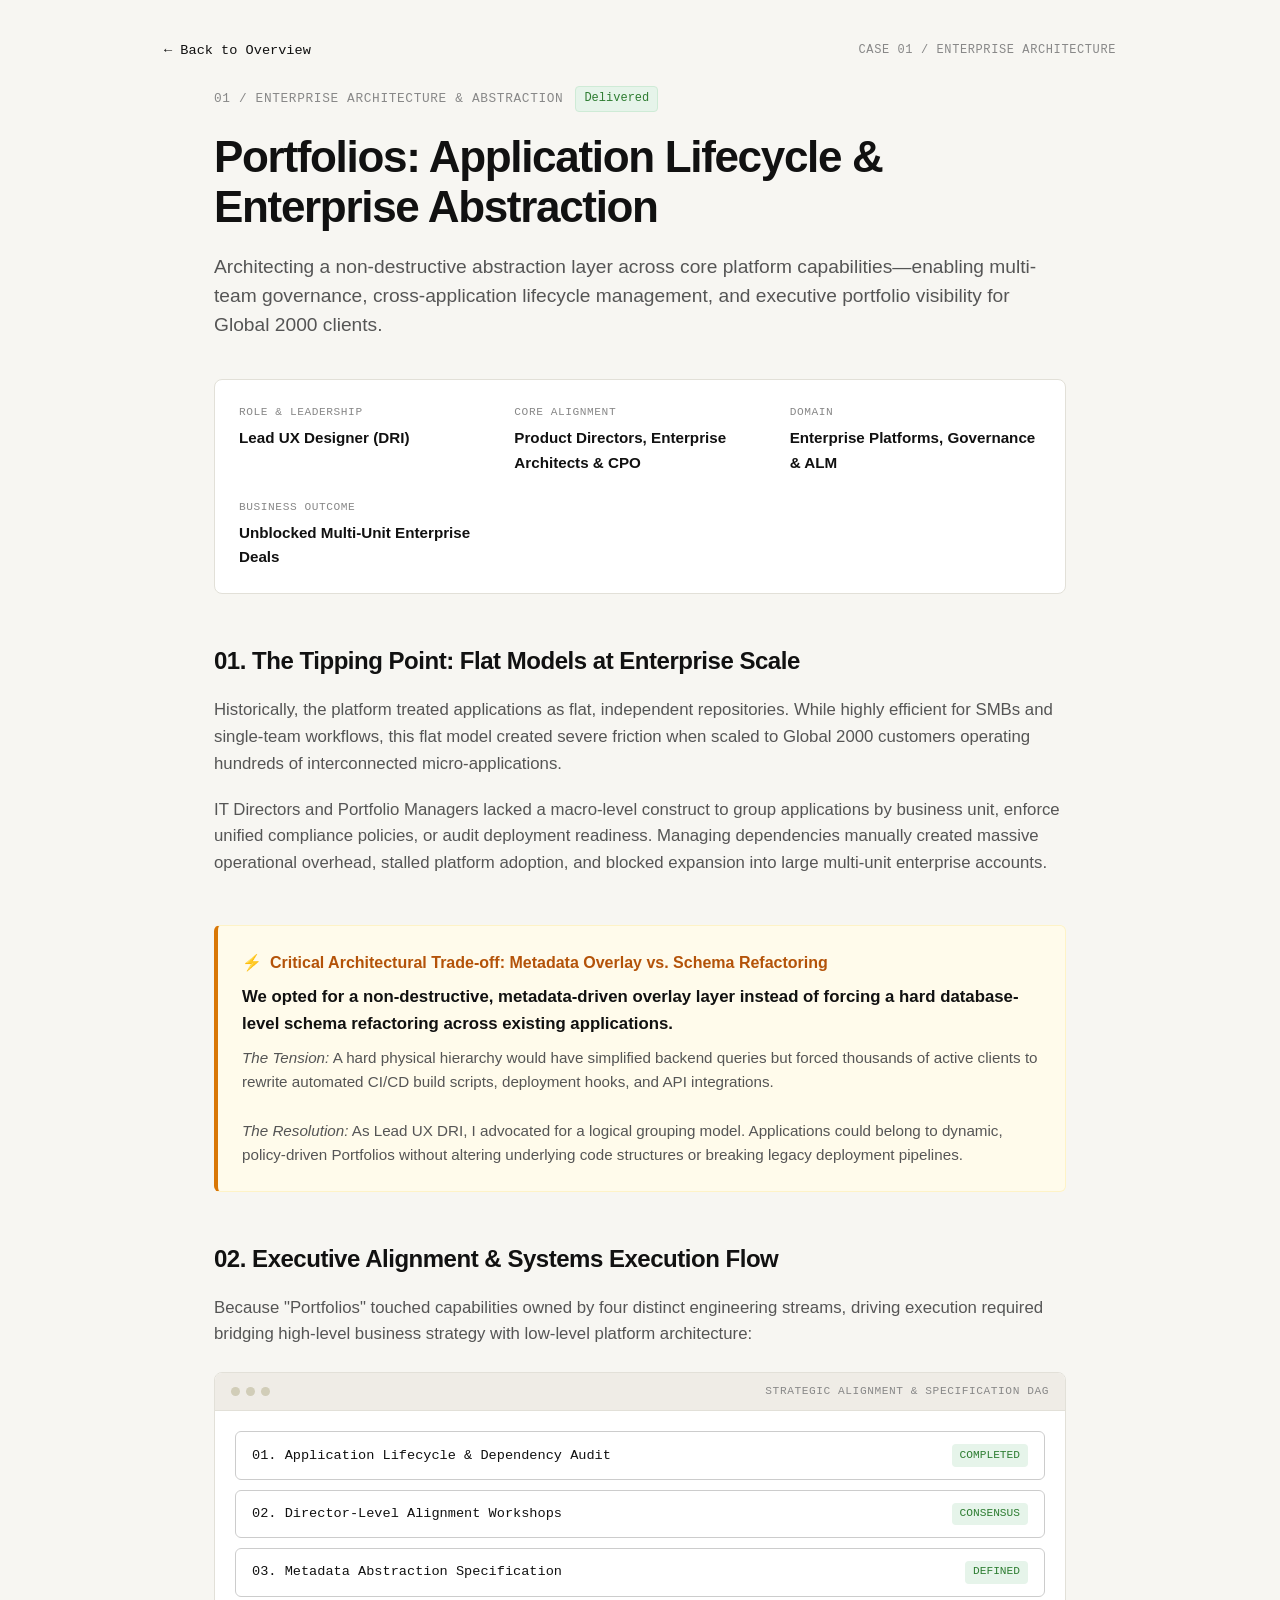
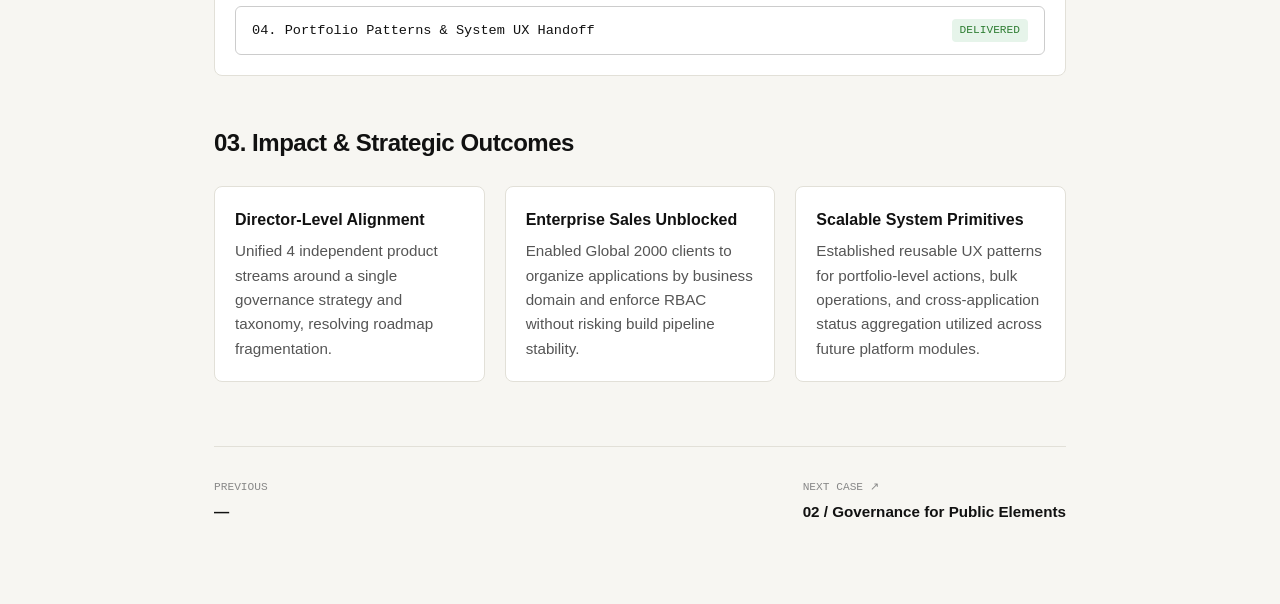
==== case_01.html @ 5bad7ba8 "Import." ====
<!DOCTYPE html>
<html lang="en">
<head>
  <meta charset="UTF-8">
  <meta name="viewport" content="width=device-width, initial-scale=1.0">
  <title>Case Study: Portfolios & Enterprise Abstraction</title>
  <link rel="stylesheet" href="style.css"> <!-- O teu CSS global -->
</head>
<body>

  <!-- Navigation -->
  <nav class="case-nav">
    <a href="index.html" class="back-link">← Back to Overview</a>
    <span class="nav-case-id">CASE 01 / ENTERPRISE ARCHITECTURE</span>
  </nav>

  <main class="case-detail-container">
  
  <!-- HERO HEADER -->
  <header class="case-detail-header">
    <div class="case-header-meta">
      <span class="case-category">01 / Enterprise Architecture & Abstraction</span>
      <span class="badge-impact">Delivered</span>
    </div>
    <h1>Portfolios: Application Lifecycle & Enterprise Abstraction</h1>
    <p class="case-lead">
      Architecting a non-destructive abstraction layer across core platform capabilities—enabling multi-team governance, cross-application lifecycle management, and executive portfolio visibility for Global 2000 clients.
    </p>

    <!-- META GRID -->
    <div class="case-meta-grid">
      <div class="meta-item">
        <span class="meta-label">Role & Leadership</span>
        <span class="meta-value">Lead UX Designer (DRI)</span>
      </div>
      <div class="meta-item">
        <span class="meta-label">Core Alignment</span>
        <span class="meta-value">Product Directors, Enterprise Architects & CPO</span>
      </div>
      <div class="meta-item">
        <span class="meta-label">Domain</span>
        <span class="meta-value">Enterprise Platforms, Governance & ALM</span>
      </div>
      <div class="meta-item">
        <span class="meta-label">Business Outcome</span>
        <span class="meta-value">Unblocked Multi-Unit Enterprise Deals</span>
      </div>
    </div>
  </header>

  <!-- BLOCO 1: THE SYSTEM TENSION -->
  <section class="case-section">
    <h2>01. The Tipping Point: Flat Models at Enterprise Scale</h2>
    <p>
      Historically, the platform treated applications as flat, independent repositories. While highly efficient for SMBs and single-team workflows, this flat model created severe friction when scaled to Global 2000 customers operating hundreds of interconnected micro-applications.
    </p>
    <p>
      IT Directors and Portfolio Managers lacked a macro-level construct to group applications by business unit, enforce unified compliance policies, or audit deployment readiness. Managing dependencies manually created massive operational overhead, stalled platform adoption, and blocked expansion into large multi-unit enterprise accounts.
    </p>
  </section>

  <!-- BLOCO 2: CRITICAL ARCHITECTURAL TRADE-OFF -->
  <section class="case-section">
    <div class="tradeoff-box">
      <div class="tradeoff-title">
        <span>⚡</span>
        <h3>Critical Architectural Trade-off: Metadata Overlay vs. Schema Refactoring</h3>
      </div>
      <p>
        <strong>We opted for a non-destructive, metadata-driven overlay layer instead of forcing a hard database-level schema refactoring across existing applications.</strong>
      </p>
      <p class="tradeoff-detail">
        <em>The Tension:</em> A hard physical hierarchy would have simplified backend queries but forced thousands of active clients to rewrite automated CI/CD build scripts, deployment hooks, and API integrations.
        <br><br>
        <em>The Resolution:</em> As Lead UX DRI, I advocated for a logical grouping model. Applications could belong to dynamic, policy-driven Portfolios without altering underlying code structures or breaking legacy deployment pipelines.
      </p>
    </div>
  </section>

  <!-- BLOCO 3: DRI FACILITATION & EXECUTION -->
  <section class="case-section">
    <h2>02. Executive Alignment & Systems Execution Flow</h2>
    <p>
      Because "Portfolios" touched capabilities owned by four distinct engineering streams, driving execution required bridging high-level business strategy with low-level platform architecture:
    </p>

    <!-- ARTEFACTO VISUAL: DAG / FLOW -->
    <div class="visual-frame">
      <div class="frame-bar">
        <div class="frame-dots"><span class="dot"></span><span class="dot"></span><span class="dot"></span></div>
        <span class="frame-title">STRATEGIC ALIGNMENT & SPECIFICATION DAG</span>
      </div>
      <div class="dag-container">
        <div class="dag-step active">
          <span>01. Application Lifecycle & Dependency Audit</span>
          <span class="status-pill success">COMPLETED</span>
        </div>
        <div class="dag-step active">
          <span>02. Director-Level Alignment Workshops</span>
          <span class="status-pill success">CONSENSUS</span>
        </div>
        <div class="dag-step active">
          <span>03. Metadata Abstraction Specification</span>
          <span class="status-pill success">DEFINED</span>
        </div>
        <div class="dag-step active">
          <span>04. Portfolio Patterns & System UX Handoff</span>
          <span class="status-pill success">DELIVERED</span>
        </div>
      </div>
    </div>
  </section>

  <!-- BLOCO 4: OUTCOMES & MEASURABLE IMPACT -->
  <section class="case-section">
    <h2>03. Impact & Strategic Outcomes</h2>
    <div class="outcomes-grid">
      <div class="outcome-card">
        <h4>Director-Level Alignment</h4>
        <p>Unified 4 independent product streams around a single governance strategy and taxonomy, resolving roadmap fragmentation.</p>
      </div>
      <div class="outcome-card">
        <h4>Enterprise Sales Unblocked</h4>
        <p>Enabled Global 2000 clients to organize applications by business domain and enforce RBAC without risking build pipeline stability.</p>
      </div>
      <div class="outcome-card">
        <h4>Scalable System Primitives</h4>
        <p>Established reusable UX patterns for portfolio-level actions, bulk operations, and cross-application status aggregation utilized across future platform modules.</p>
      </div>
    </div>
  </section>

  <!-- FOOTER NAVIGATION -->
  <footer class="case-footer-nav">
    <div class="nav-previous">
      <span class="nav-label">Previous</span>
      <span class="nav-title">—</span>
    </div>
    <a class="nav-next" href="case_02.html">
      <span class="nav-label">Next Case ↗</span>
      <span class="nav-title">02 / Governance for Public Elements</span>
    </a>
  </footer>

</main>

<script>
  function navigateToCase(caseKey) {
    const keyMap = {
      '01': 'case_01.html',
      '02': 'case_02.html',
      '03': 'case_03.html',
      '04': 'case_04.html',
      'public-elements-governance': 'case_02.html',
      'idp-architecture-reversal': 'case_03.html',
      'agentic-ax-alm': 'case_04.html'
    };
    window.location.href = keyMap[caseKey] || `case_${caseKey}.html`;
  }
</script>
</body>
</html>
---- style.css ----
/* ==========================================================================
   THEME ADJUSTMENT: LIGHT MINIMALIST (MATCHES MAIN SITE)
   ========================================================================== */
:root {
  --bg-color: #f7f6f2;          /* Fundo bege/off-white do teu site */
  --surface-color: #ffffff;     /* Cartões e caixas brancas */
  --surface-border: #e2e0d8;    /* Bordas suaves */
  --surface-hover: #efeee9;
  
  --text-main: #111111;         /* Preto/Cinza quase preto para títulos e texto forte */
  --text-muted: #555555;        /* Texto secundário */
  --text-dim: #888888;          /* Labels e metadados pequenos */
  
  --accent-blue: #111111;       /* Mantém o estilo monocrático do header */
  --accent-green: #2e7d32;      /* Verde escuro discreto para badges "Delivered" */
  --accent-amber: #d97706;      
  
  --tag-bg: #e9e8e2;            /* Fundo das pills/badges como as da homepage */
  --tag-text: #444444;
  
  --font-sans: -apple-system, BlinkMacSystemFont, "Segoe UI", Roboto, Helvetica, Arial, sans-serif;
  --font-mono: "Fira Code", "SFMono-Regular", Consolas, Monaco, monospace;
}

* {
  box-sizing: border-box;
  margin: 0;
  padding: 0;
}

body {
  background-color: var(--bg-color);
  color: var(--text-main);
  font-family: var(--font-sans);
  line-height: 1.6;
  -webkit-font-smoothing: antialiased;
}

/* ==========================================================================
   NAVIGATION
   ========================================================================== */
.case-nav {
  display: flex;
  justify-content: space-between;
  align-items: center;
  max-width: 1000px;
  margin: 0 auto;
  padding: 2.5rem 1.5rem 1.5rem 1.5rem;
}

.back-link {
  color: var(--text-main);
  text-decoration: none;
  font-family: var(--font-mono);
  font-size: 0.85rem;
  font-weight: 500;
  transition: opacity 0.2s;
}

.back-link:hover {
  opacity: 0.6;
}

.nav-case-id {
  font-family: var(--font-mono);
  font-size: 0.75rem;
  color: var(--text-dim);
  text-transform: uppercase;
  letter-spacing: 0.05em;
}

/* ==========================================================================
   CASE DETAIL LAYOUT & HEADER
   ========================================================================== */
.case-detail-container {
  max-width: 900px;
  margin: 0 auto;
  padding: 0 1.5rem 5rem 1.5rem;
}

.case-detail-header {
  margin-bottom: 3rem;
}

.case-header-meta {
  display: flex;
  align-items: center;
  gap: 0.75rem;
  margin-bottom: 1.25rem;
}

.case-category {
  font-family: var(--font-mono);
  font-size: 0.8rem;
  color: var(--text-dim);
  text-transform: uppercase;
  letter-spacing: 0.05em;
}

.badge-impact {
  font-family: var(--font-mono);
  font-size: 0.75rem;
  background-color: #e6f4ea;
  color: var(--accent-green);
  border: 1px solid #ceebd6;
  padding: 0.15rem 0.5rem;
  border-radius: 4px;
}

.case-detail-header h1 {
  font-size: 2.75rem;
  font-weight: 700;
  letter-spacing: -0.03em;
  line-height: 1.15;
  color: var(--text-main);
  margin-bottom: 1.25rem;
}

.case-lead {
  font-size: 1.2rem;
  color: var(--text-muted);
  line-height: 1.5;
  margin-bottom: 2.5rem;
}

/* Meta Grid (Agrupador claro com cantos ligeiramente arredondados) */
.case-meta-grid {
  display: grid;
  grid-template-columns: repeat(auto-fit, minmax(200px, 1fr));
  gap: 1.5rem;
  background-color: var(--surface-color);
  border: 1px solid var(--surface-border);
  padding: 1.5rem;
  border-radius: 8px;
}

.meta-item {
  display: flex;
  flex-direction: column;
  gap: 0.25rem;
}

.meta-label {
  font-family: var(--font-mono);
  font-size: 0.7rem;
  color: var(--text-dim);
  text-transform: uppercase;
  letter-spacing: 0.05em;
}

.meta-value {
  font-size: 0.95rem;
  font-weight: 600;
  color: var(--text-main);
}

/* ==========================================================================
   CONTENT SECTIONS
   ========================================================================== */
.case-section {
  margin-bottom: 3rem;
}

.case-section h2 {
  font-size: 1.5rem;
  font-weight: 700;
  margin-bottom: 1rem;
  color: var(--text-main);
  letter-spacing: -0.02em;
}

.case-section p {
  color: var(--text-muted);
  margin-bottom: 1.2rem;
  font-size: 1.05rem;
}

/* Trade-off Highlight Box */
.tradeoff-box {
  background-color: #fffbeb;
  border: 1px solid #fef3c7;
  border-left: 4px solid var(--accent-amber);
  padding: 1.5rem;
  border-radius: 6px;
}

.tradeoff-title {
  display: flex;
  align-items: center;
  gap: 0.5rem;
  margin-bottom: 0.5rem;
}

.tradeoff-title h3 {
  font-size: 1rem;
  color: #b45309;
}

.tradeoff-box p {
  color: var(--text-main);
  margin-bottom: 0.5rem;
}

.tradeoff-detail {
  font-size: 0.95rem !important;
  color: var(--text-muted) !important;
  margin-bottom: 0 !important;
}

/* ==========================================================================
   VISUAL FRAME & DAG STEPS
   ========================================================================== */
.visual-frame {
  background-color: var(--surface-color);
  border: 1px solid var(--surface-border);
  border-radius: 8px;
  overflow: hidden;
  margin-top: 1.5rem;
}

.frame-bar {
  display: flex;
  align-items: center;
  justify-content: space-between;
  background-color: #efece6;
  padding: 0.6rem 1rem;
  border-bottom: 1px solid var(--surface-border);
}

.frame-dots {
  display: flex;
  gap: 6px;
}

.dot {
  width: 9px;
  height: 9px;
  border-radius: 50%;
  background-color: #d1cdb8;
}

.frame-title {
  font-family: var(--font-mono);
  font-size: 0.7rem;
  color: var(--text-dim);
  letter-spacing: 0.05em;
}

.dag-container {
  padding: 1.25rem;
  display: flex;
  flex-direction: column;
  gap: 0.6rem;
}

.dag-step {
  display: flex;
  justify-content: space-between;
  align-items: center;
  background-color: var(--bg-color);
  border: 1px solid var(--surface-border);
  padding: 0.75rem 1rem;
  border-radius: 6px;
  font-family: var(--font-mono);
  font-size: 0.85rem;
  color: var(--text-muted);
}

.dag-step.active {
  background-color: #ffffff;
  border-color: #cccccc;
  color: var(--text-main);
}

.status-pill {
  font-size: 0.7rem;
  padding: 0.15rem 0.5rem;
  border-radius: 4px;
  background-color: var(--tag-bg);
  color: var(--tag-text);
}

.status-pill.success {
  background-color: #e6f4ea;
  color: var(--accent-green);
}

/* ==========================================================================
   OUTCOMES GRID
   ========================================================================== */
.outcomes-grid {
  display: grid;
  grid-template-columns: repeat(auto-fit, minmax(240px, 1fr));
  gap: 1.25rem;
  margin-top: 1.5rem;
}

.outcome-card {
  background-color: var(--surface-color);
  border: 1px solid var(--surface-border);
  padding: 1.25rem;
  border-radius: 8px;
}

.outcome-card h4 {
  color: var(--text-main);
  font-size: 1rem;
  margin-bottom: 0.4rem;
}

.outcome-card p {
  font-size: 0.95rem;
  margin-bottom: 0;
  color: var(--text-muted);
}

/* ==========================================================================
   FOOTER NAVIGATION
   ========================================================================== */
.case-footer-nav {
  display: flex;
  justify-content: space-between;
  margin-top: 4rem;
  padding-top: 2rem;
  border-top: 1px solid var(--surface-border);
}

.nav-previous, .nav-next {
  display: flex;
  flex-direction: column;
  gap: 0.2rem;
  transition: opacity 0.2s;
  cursor: pointer;
  text-decoration: none;
}

.nav-next:hover, .nav-previous:hover {
  opacity: 0.6;
}

.nav-label {
  font-family: var(--font-mono);
  font-size: 0.7rem;
  color: var(--text-dim);
  text-transform: uppercase;
}

.nav-title {
  font-weight: 600;
  color: var(--text-main);
  font-size: 0.95rem;
}

/* ==========================================================================
   OPTION CARDS, TRADEOFF GRIDS & MOCK CONSOLES
   ========================================================================== */
.tradeoff-grid {
  display: grid;
  grid-template-columns: 1fr 1fr;
  gap: 1rem;
  margin-top: 1rem;
  margin-bottom: 1.25rem;
}

@media (max-width: 640px) {
  .tradeoff-grid {
    grid-template-columns: 1fr;
  }
}

.option-card {
  background-color: var(--surface-color);
  border: 1px solid var(--surface-border);
  border-radius: 8px;
  padding: 1.25rem;
}

.option-card.chosen {
  background-color: #f0fdf4;
  border-color: #bbf7d0;
}

.arc-box {
  background-color: var(--surface-color);
  border: 1px solid var(--surface-border);
  border-radius: 8px;
  padding: 1.25rem;
  font-size: 0.95rem;
  line-height: 1.6;
}

.cli-window {
  background-color: #121212;
  color: #f4f4f5;
  border-radius: 6px;
  padding: 1rem;
  font-family: var(--font-mono);
  font-size: 0.85rem;
  line-height: 1.6;
}

.cli-prompt { color: #10b981; }
.cli-warn { color: #f59e0b; }
.cli-diff { color: #38bdf8; }

.matrix-grid {
  display: grid;
  grid-template-columns: 1fr 1fr;
  gap: 0.75rem;
  padding: 1rem;
}

.matrix-card {
  background-color: #18181b;
  color: #f4f4f5;
  border: 1px solid #27272a;
  border-radius: 6px;
  padding: 0.85rem;
  font-family: var(--font-mono);
  font-size: 0.8rem;
  display: flex;
  flex-direction: column;
  gap: 0.4rem;
}

.matrix-row {
  display: flex;
  justify-content: space-between;
  font-size: 0.75rem;
  color: #a1a1aa;
}

.matrix-check {
  color: #10b981;
  font-weight: bold;
}
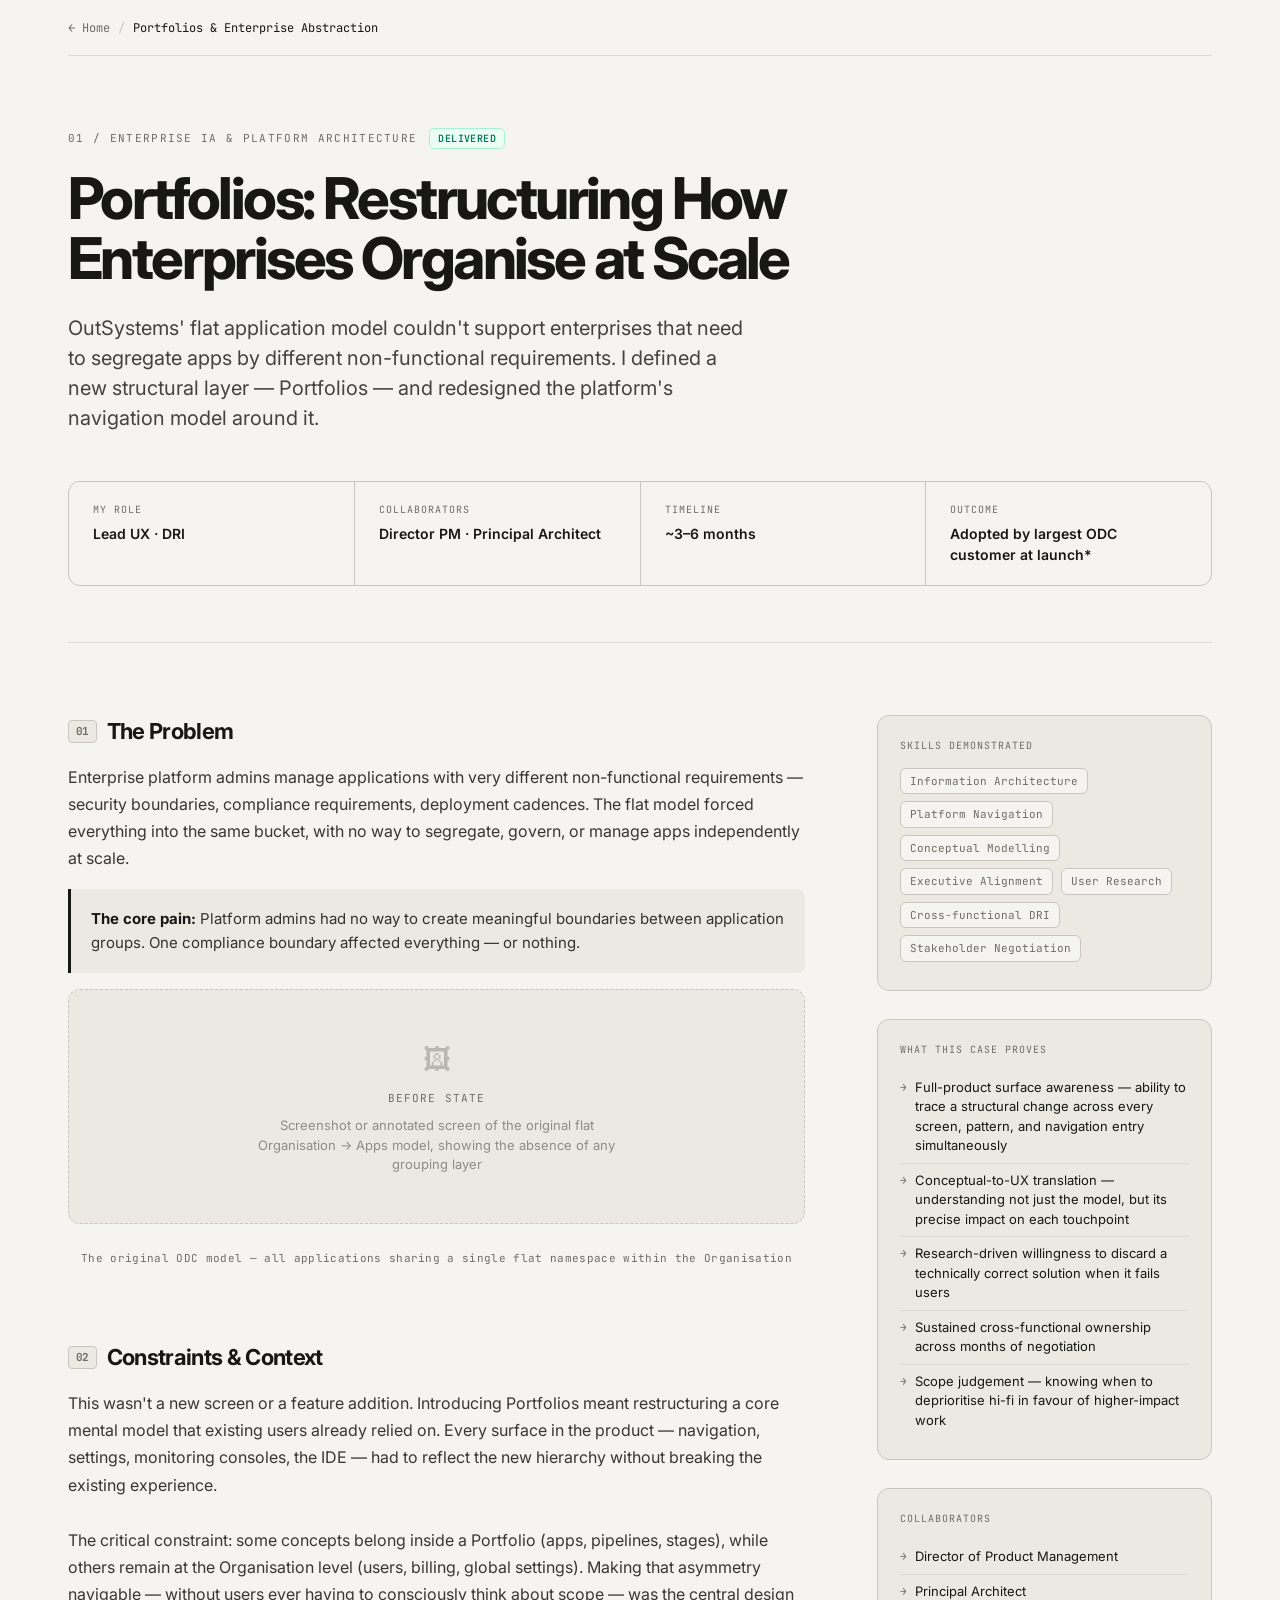
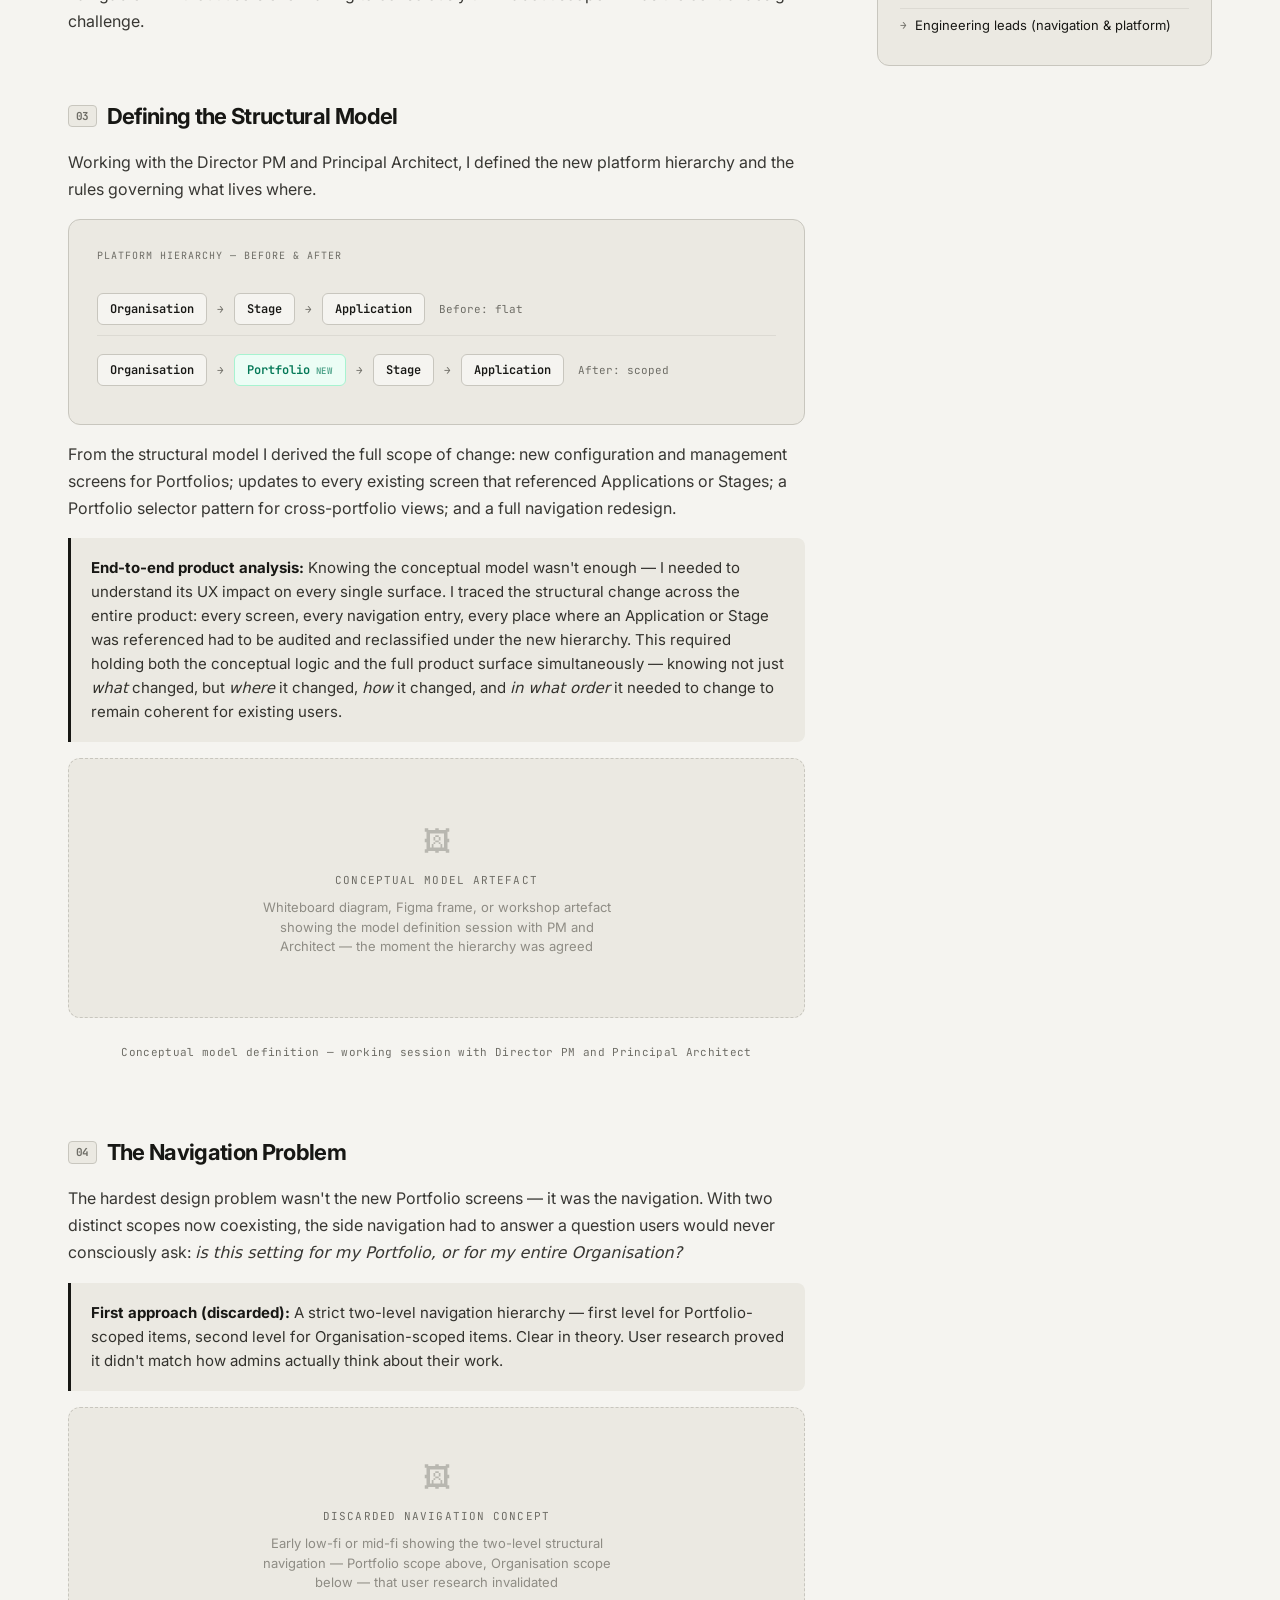
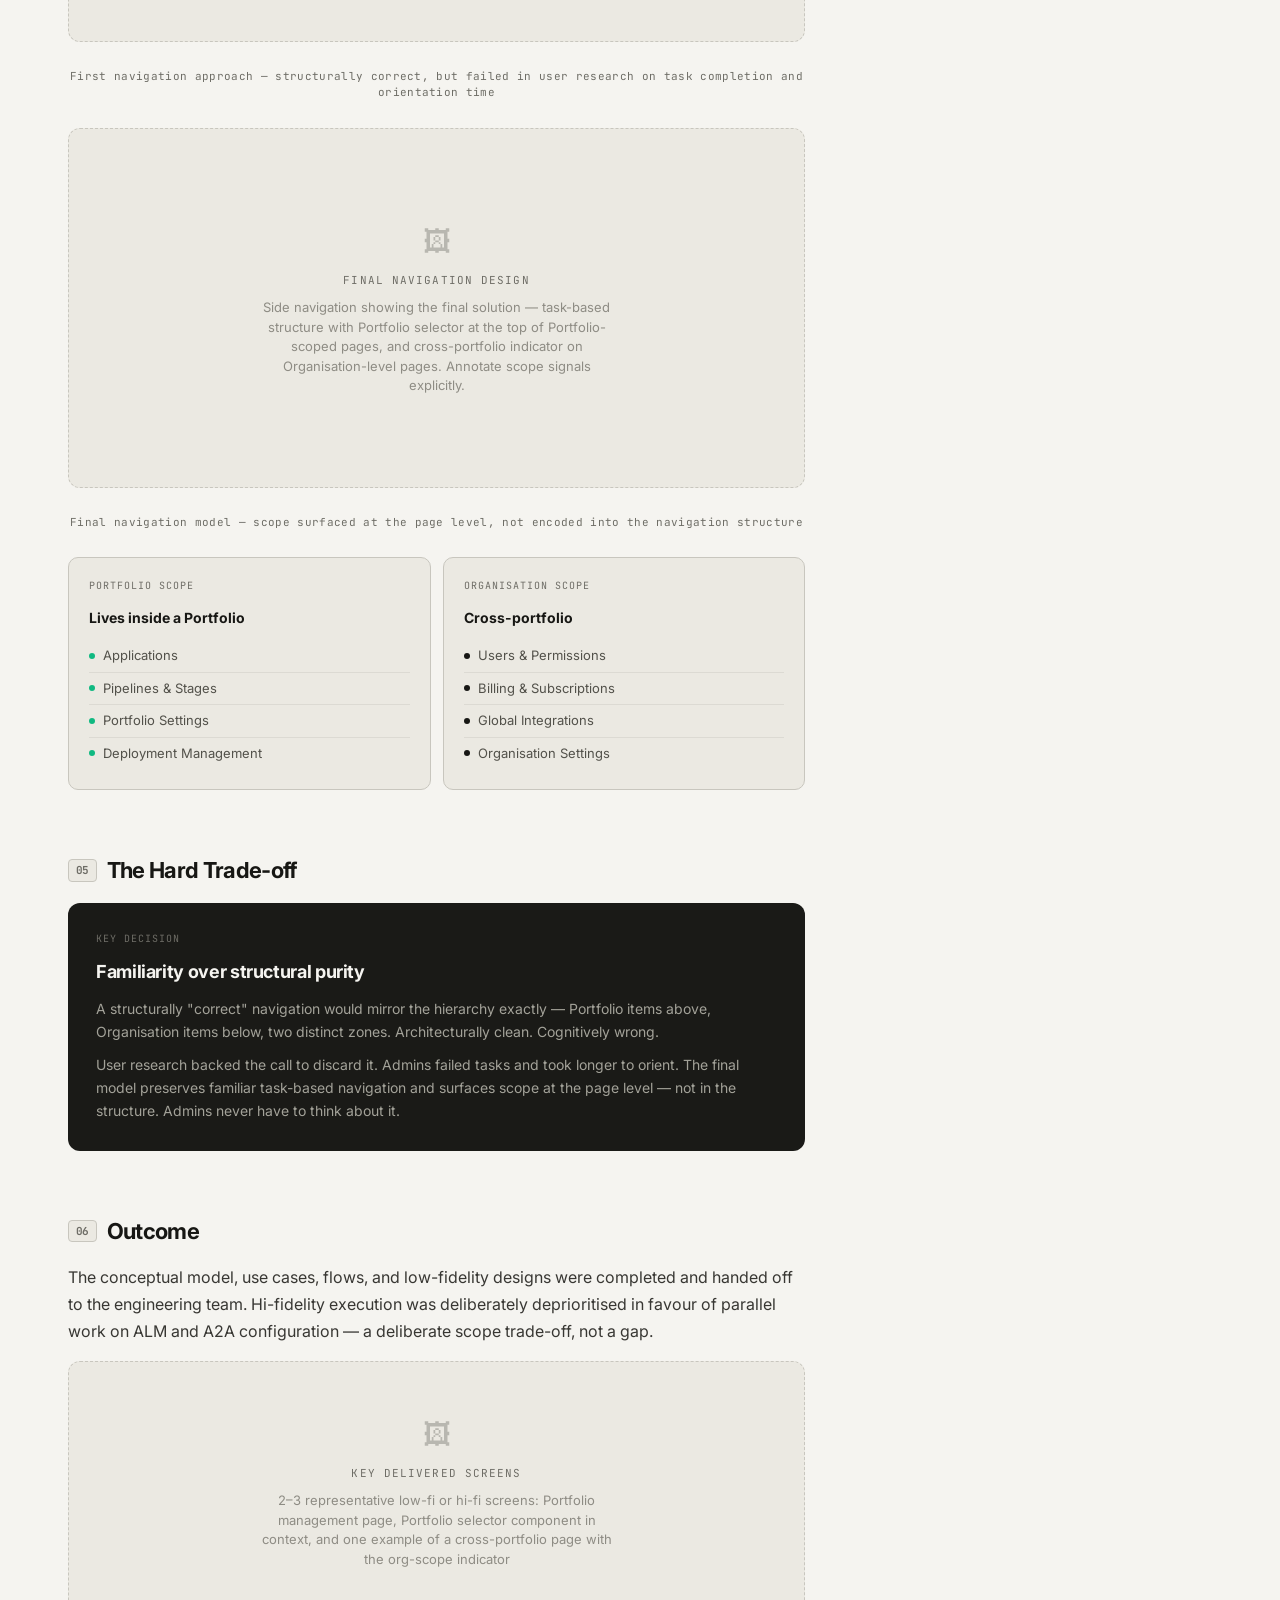
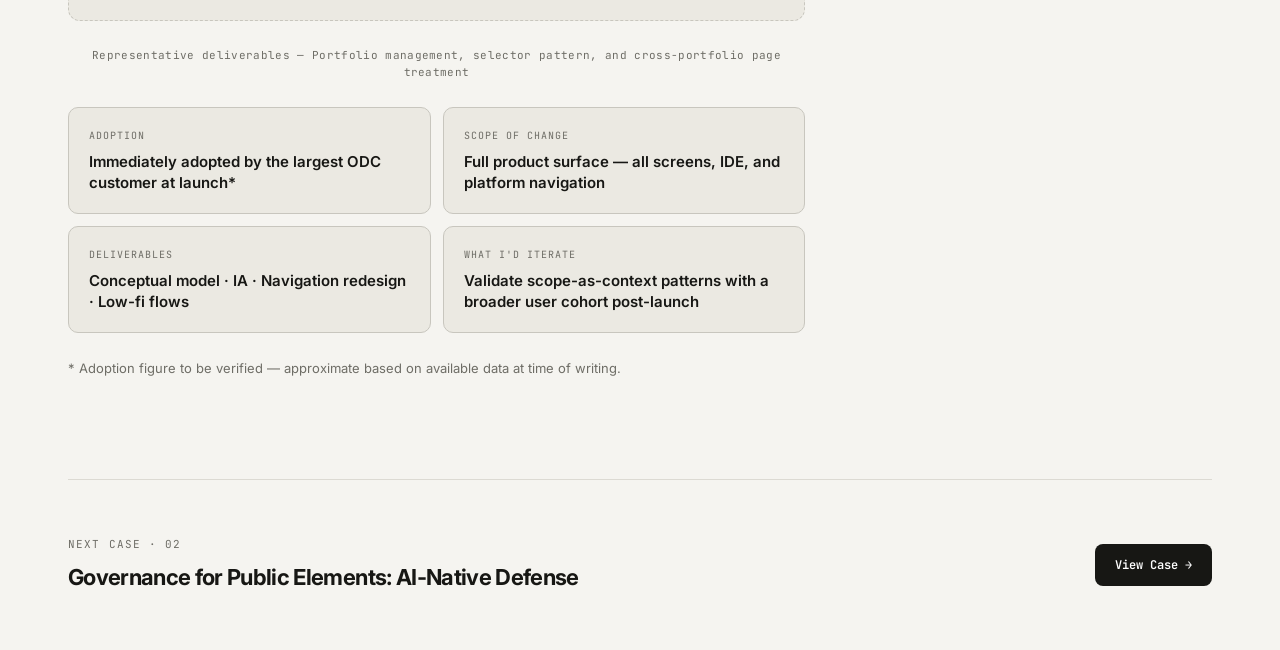
==== commit 65d63dc5: "Updated case 1, added CV." ====
--- a/case_01.html
+++ b/case_01.html
@@ -1,162 +1,751 @@
-<!DOCTYPE html>
+<!doctype html>
 <html lang="en">
 <head>
-  <meta charset="UTF-8">
-  <meta name="viewport" content="width=device-width, initial-scale=1.0">
-  <title>Case Study: Portfolios & Enterprise Abstraction</title>
-  <link rel="stylesheet" href="style.css"> <!-- O teu CSS global -->
+<meta charset="utf-8">
+<meta name="viewport" content="width=device-width, initial-scale=1.0">
+<title>Portfolios: Application Lifecycle & Enterprise Abstraction — Rui Couto</title>
+<link rel="preconnect" href="https://fonts.googleapis.com">
+<link rel="preconnect" href="https://fonts.gstatic.com" crossorigin>
+<link href="https://fonts.googleapis.com/css2?family=Inter:wght@400;500;600;700;800&family=JetBrains+Mono:wght@400;500;600&display=swap" rel="stylesheet">
+<style>
+  :root {
+    --bg: #f5f4f0;
+    --ink: #171714;
+    --muted: #6e6d66;
+    --muted-light: #8e8c84;
+    --line: #dcdad3;
+    --line-dark: #c8c6be;
+    --card: #ebe9e2;
+    --card-hover: #e4e2da;
+    --accent: #10b981;
+    --accent-bg: #ecfdf5;
+    --accent-border: #a7f3d0;
+    --max: 1200px;
+    --font-mono: 'JetBrains Mono', monospace;
+  }
+
+  * { box-sizing: border-box; }
+  html { scroll-behavior: smooth; }
+  body {
+    margin: 0;
+    background: var(--bg);
+    color: var(--ink);
+    font-family: Inter, system-ui, sans-serif;
+    line-height: 1.5;
+    -webkit-font-smoothing: antialiased;
+  }
+  a { color: inherit; text-decoration: none; }
+  .wrap { max-width: var(--max); margin: auto; padding: 0 28px; }
+
+  /* NAV */
+  nav {
+    height: 56px;
+    display: flex;
+    align-items: center;
+    gap: 8px;
+    border-bottom: 1px solid var(--line);
+    position: sticky;
+    top: 0;
+    background: rgba(245,244,240,0.94);
+    backdrop-filter: blur(10px);
+    z-index: 90;
+  }
+  .nav-back {
+    font-family: var(--font-mono);
+    font-size: 12px;
+    color: var(--muted);
+    transition: color 0.15s;
+  }
+  .nav-back:hover { color: var(--ink); }
+  .nav-sep {
+    font-family: var(--font-mono);
+    font-size: 12px;
+    color: var(--line-dark);
+  }
+  .nav-current {
+    font-family: var(--font-mono);
+    font-size: 12px;
+    color: var(--ink);
+  }
+
+  /* CASE HERO */
+  .case-hero {
+    padding: 72px 0 56px;
+    border-bottom: 1px solid var(--line);
+  }
+  .case-eyebrow {
+    font-family: var(--font-mono);
+    font-size: 11px;
+    text-transform: uppercase;
+    letter-spacing: .12em;
+    color: var(--muted);
+    margin-bottom: 20px;
+    display: flex;
+    align-items: center;
+    gap: 12px;
+  }
+  .badge {
+    background: var(--accent-bg);
+    color: #047857;
+    border: 1px solid var(--accent-border);
+    font-family: var(--font-mono);
+    font-size: 10px;
+    font-weight: 600;
+    padding: 2px 8px;
+    border-radius: 5px;
+    letter-spacing: 0.04em;
+  }
+  .case-title {
+    font-size: clamp(34px, 4.5vw, 58px);
+    line-height: 1.04;
+    letter-spacing: -.045em;
+    font-weight: 750;
+    margin: 0 0 24px;
+    max-width: 900px;
+  }
+  .case-problem-statement {
+    font-size: 20px;
+    color: #44433d;
+    max-width: 680px;
+    margin: 0;
+    line-height: 1.5;
+  }
+
+  /* META STRIP */
+  .meta-strip {
+    display: grid;
+    grid-template-columns: repeat(4, 1fr);
+    gap: 1px;
+    background: var(--line-dark);
+    border: 1px solid var(--line-dark);
+    border-radius: 12px;
+    overflow: hidden;
+    margin: 48px 0 0;
+  }
+  .meta-cell {
+    background: var(--bg);
+    padding: 20px 24px;
+  }
+  .meta-label {
+    font-family: var(--font-mono);
+    font-size: 10px;
+    text-transform: uppercase;
+    letter-spacing: .1em;
+    color: var(--muted);
+    margin-bottom: 6px;
+  }
+  .meta-val {
+    font-size: 14px;
+    font-weight: 600;
+    color: var(--ink);
+  }
+
+  /* BODY LAYOUT */
+  .case-body {
+    display: grid;
+    grid-template-columns: 2.2fr 1fr;
+    gap: 72px;
+    padding: 72px 0 100px;
+    align-items: start;
+  }
+  .case-main { display: flex; flex-direction: column; gap: 64px; }
+
+  /* STICKY SIDEBAR */
+  .case-sidebar {
+    position: sticky;
+    top: 96px;
+    display: flex;
+    flex-direction: column;
+    gap: 28px;
+  }
+  .sidebar-card {
+    background: var(--card);
+    border: 1px solid var(--line-dark);
+    border-radius: 12px;
+    padding: 22px;
+  }
+  .sidebar-card-label {
+    font-family: var(--font-mono);
+    font-size: 10px;
+    text-transform: uppercase;
+    letter-spacing: .1em;
+    color: var(--muted);
+    margin-bottom: 14px;
+  }
+  .sidebar-tag {
+    display: inline-block;
+    font-family: var(--font-mono);
+    font-size: 11px;
+    background: var(--bg);
+    border: 1px solid var(--line-dark);
+    border-radius: 6px;
+    padding: 4px 9px;
+    color: var(--muted);
+    margin: 0 4px 6px 0;
+  }
+  .sidebar-list {
+    list-style: none;
+    padding: 0;
+    margin: 0;
+    font-size: 13px;
+    color: var(--ink);
+  }
+  .sidebar-list li {
+    padding: 7px 0;
+    border-bottom: 1px solid var(--line);
+    display: flex;
+    align-items: flex-start;
+    gap: 8px;
+  }
+  .sidebar-list li:last-child { border-bottom: none; }
+  .sidebar-list li::before {
+    content: "→";
+    font-family: var(--font-mono);
+    font-size: 11px;
+    color: var(--muted);
+    flex-shrink: 0;
+    margin-top: 1px;
+  }
+
+  /* SECTION BLOCKS */
+  .block { display: flex; flex-direction: column; gap: 16px; }
+  .block-heading {
+    font-size: 22px;
+    font-weight: 700;
+    letter-spacing: -.03em;
+    margin: 0;
+    display: flex;
+    align-items: center;
+    gap: 10px;
+  }
+  .block-num {
+    font-family: var(--font-mono);
+    font-size: 11px;
+    color: var(--muted);
+    background: var(--card);
+    border: 1px solid var(--line-dark);
+    padding: 2px 7px;
+    border-radius: 4px;
+  }
+  .prose {
+    font-size: 16px;
+    line-height: 1.7;
+    color: #383733;
+    margin: 0;
+  }
+  .prose + .prose { margin-top: 12px; }
+
+  /* HIGHLIGHT BOX */
+  .highlight {
+    background: var(--card);
+    border-left: 3px solid var(--ink);
+    border-radius: 0 8px 8px 0;
+    padding: 18px 20px;
+    font-size: 15px;
+    color: #33322d;
+    line-height: 1.6;
+  }
+  .highlight strong { color: var(--ink); }
+
+  /* HIERARCHY DIAGRAM */
+  .hierarchy {
+    background: var(--card);
+    border: 1px solid var(--line-dark);
+    border-radius: 12px;
+    padding: 28px;
+    font-family: var(--font-mono);
+    font-size: 13px;
+  }
+  .hierarchy-label {
+    font-size: 10px;
+    text-transform: uppercase;
+    letter-spacing: .1em;
+    color: var(--muted);
+    margin-bottom: 20px;
+  }
+  .h-row {
+    display: flex;
+    align-items: center;
+    gap: 10px;
+    padding: 10px 0;
+    border-bottom: 1px solid var(--line);
+  }
+  .h-row:last-child { border-bottom: none; }
+  .h-indent { width: 20px; flex-shrink: 0; }
+  .h-node {
+    background: var(--bg);
+    border: 1px solid var(--line-dark);
+    border-radius: 6px;
+    padding: 6px 12px;
+    font-size: 12px;
+    color: var(--ink);
+    font-weight: 600;
+  }
+  .h-node.new {
+    background: var(--accent-bg);
+    border-color: var(--accent-border);
+    color: #047857;
+  }
+  .h-node.new::after {
+    content: " NEW";
+    font-size: 9px;
+    letter-spacing: .08em;
+    opacity: 0.7;
+  }
+  .h-arrow { color: var(--muted); font-size: 11px; }
+  .h-desc { font-size: 11px; color: var(--muted); margin-left: 4px; }
+
+  /* NAVIGATION SCOPE DIAGRAM */
+  .scope-grid {
+    display: grid;
+    grid-template-columns: 1fr 1fr;
+    gap: 12px;
+  }
+  .scope-col {
+    background: var(--card);
+    border: 1px solid var(--line-dark);
+    border-radius: 10px;
+    padding: 20px;
+  }
+  .scope-col-label {
+    font-family: var(--font-mono);
+    font-size: 10px;
+    text-transform: uppercase;
+    letter-spacing: .1em;
+    color: var(--muted);
+    margin-bottom: 14px;
+  }
+  .scope-col-title {
+    font-size: 14px;
+    font-weight: 700;
+    margin-bottom: 12px;
+    color: var(--ink);
+  }
+  .scope-item {
+    font-size: 13px;
+    color: #52514a;
+    padding: 6px 0;
+    border-bottom: 1px solid var(--line);
+    display: flex;
+    align-items: center;
+    gap: 8px;
+  }
+  .scope-item:last-child { border-bottom: none; }
+  .scope-dot {
+    width: 6px;
+    height: 6px;
+    border-radius: 50%;
+    flex-shrink: 0;
+  }
+  .scope-dot.portfolio { background: var(--accent); }
+  .scope-dot.org { background: var(--ink); }
+
+  /* TRADEOFF BOX */
+  .tradeoff {
+    background: #1a1a17;
+    color: #e8e6df;
+    border-radius: 12px;
+    padding: 28px;
+  }
+  .tradeoff-label {
+    font-family: var(--font-mono);
+    font-size: 10px;
+    text-transform: uppercase;
+    letter-spacing: .1em;
+    color: #6e6d66;
+    margin-bottom: 12px;
+  }
+  .tradeoff-heading {
+    font-size: 18px;
+    font-weight: 700;
+    letter-spacing: -.02em;
+    margin: 0 0 12px;
+    color: #f5f4f0;
+  }
+  .tradeoff p {
+    font-size: 14px;
+    line-height: 1.65;
+    color: #a3a299;
+    margin: 0;
+  }
+  .tradeoff p + p { margin-top: 10px; }
+
+  /* OUTCOME */
+  .outcome-grid {
+    display: grid;
+    grid-template-columns: 1fr 1fr;
+    gap: 12px;
+  }
+  .outcome-card {
+    background: var(--card);
+    border: 1px solid var(--line-dark);
+    border-radius: 10px;
+    padding: 20px;
+  }
+  .outcome-card-label {
+    font-family: var(--font-mono);
+    font-size: 10px;
+    text-transform: uppercase;
+    letter-spacing: .1em;
+    color: var(--muted);
+    margin-bottom: 8px;
+  }
+  .outcome-card-val {
+    font-size: 15px;
+    font-weight: 600;
+    color: var(--ink);
+    line-height: 1.4;
+  }
+
+  /* NEXT CASE */
+  .next-case {
+    border-top: 1px solid var(--line);
+    padding: 56px 0;
+    display: flex;
+    align-items: center;
+    justify-content: space-between;
+    gap: 24px;
+  }
+  .next-label {
+    font-family: var(--font-mono);
+    font-size: 11px;
+    text-transform: uppercase;
+    letter-spacing: .1em;
+    color: var(--muted);
+    margin-bottom: 8px;
+  }
+  .next-title {
+    font-size: 22px;
+    font-weight: 700;
+    letter-spacing: -.03em;
+  }
+  .btn-next {
+    display: inline-flex;
+    align-items: center;
+    gap: 8px;
+    background: var(--ink);
+    color: #fff;
+    padding: 12px 20px;
+    border-radius: 8px;
+    font-family: var(--font-mono);
+    font-size: 12px;
+    font-weight: 600;
+    white-space: nowrap;
+    transition: opacity 0.2s;
+  }
+  .btn-next:hover { opacity: 0.85; }
+
+  /* IMAGE PLACEHOLDERS */
+  .img-placeholder {
+    width: 100%;
+    background: var(--card);
+    border: 1.5px dashed var(--line-dark);
+    border-radius: 12px;
+    display: flex;
+    flex-direction: column;
+    align-items: center;
+    justify-content: center;
+    gap: 10px;
+    padding: 48px 28px;
+    text-align: center;
+    color: var(--muted);
+  }
+  .img-placeholder-icon {
+    font-size: 28px;
+    opacity: 0.4;
+  }
+  .img-placeholder-label {
+    font-family: var(--font-mono);
+    font-size: 11px;
+    text-transform: uppercase;
+    letter-spacing: .1em;
+    color: var(--muted);
+  }
+  .img-placeholder-desc {
+    font-size: 13px;
+    color: var(--muted-light);
+    max-width: 360px;
+    line-height: 1.5;
+  }
+  .img-placeholder.tall { min-height: 360px; }
+  .img-placeholder.medium { min-height: 260px; }
+  .img-placeholder.short { min-height: 180px; }
+  .img-caption {
+    font-family: var(--font-mono);
+    font-size: 11px;
+    color: var(--muted);
+    margin-top: 10px;
+    text-align: center;
+    letter-spacing: 0.03em;
+  }
+
+  @media (max-width: 860px) {
+    .case-body { grid-template-columns: 1fr; gap: 40px; }
+    .case-sidebar { position: static; }
+    .meta-strip { grid-template-columns: 1fr 1fr; }
+    .scope-grid, .outcome-grid { grid-template-columns: 1fr; }
+    .next-case { flex-direction: column; align-items: flex-start; }
+  }
+</style>
 </head>
 <body>
 
-  <!-- Navigation -->
-  <nav class="case-nav">
-    <a href="index.html" class="back-link">← Back to Overview</a>
-    <span class="nav-case-id">CASE 01 / ENTERPRISE ARCHITECTURE</span>
+<div class="wrap">
+
+  <!-- NAV -->
+  <nav>
+    <a class="nav-back" href="index.html">← Home</a>
+    <span class="nav-sep">/</span>
+    <span class="nav-current">Portfolios & Enterprise Abstraction</span>
   </nav>
 
-  <main class="case-detail-container">
-  
-  <!-- HERO HEADER -->
-  <header class="case-detail-header">
-    <div class="case-header-meta">
-      <span class="case-category">01 / Enterprise Architecture & Abstraction</span>
-      <span class="badge-impact">Delivered</span>
+  <!-- HERO -->
+  <div class="case-hero">
+    <div class="case-eyebrow">
+      <span>01 / Enterprise IA & Platform Architecture</span>
+      <span class="badge">DELIVERED</span>
     </div>
-    <h1>Portfolios: Application Lifecycle & Enterprise Abstraction</h1>
-    <p class="case-lead">
-      Architecting a non-destructive abstraction layer across core platform capabilities—enabling multi-team governance, cross-application lifecycle management, and executive portfolio visibility for Global 2000 clients.
+    <h1 class="case-title">Portfolios: Restructuring How Enterprises Organise at Scale</h1>
+    <p class="case-problem-statement">
+      OutSystems' flat application model couldn't support enterprises that need to segregate apps by different non-functional requirements. I defined a new structural layer — Portfolios — and redesigned the platform's navigation model around it.
     </p>
 
-    <!-- META GRID -->
-    <div class="case-meta-grid">
-      <div class="meta-item">
-        <span class="meta-label">Role & Leadership</span>
-        <span class="meta-value">Lead UX Designer (DRI)</span>
-      </div>
-      <div class="meta-item">
-        <span class="meta-label">Core Alignment</span>
-        <span class="meta-value">Product Directors, Enterprise Architects & CPO</span>
-      </div>
-      <div class="meta-item">
-        <span class="meta-label">Domain</span>
-        <span class="meta-value">Enterprise Platforms, Governance & ALM</span>
-      </div>
-      <div class="meta-item">
-        <span class="meta-label">Business Outcome</span>
-        <span class="meta-value">Unblocked Multi-Unit Enterprise Deals</span>
+    <div class="meta-strip">
+      <div class="meta-cell">
+        <div class="meta-label">My Role</div>
+        <div class="meta-val">Lead UX · DRI</div>
+      </div>
+      <div class="meta-cell">
+        <div class="meta-label">Collaborators</div>
+        <div class="meta-val">Director PM · Principal Architect</div>
+      </div>
+      <div class="meta-cell">
+        <div class="meta-label">Timeline</div>
+        <div class="meta-val">~3–6 months</div>
+      </div>
+      <div class="meta-cell">
+        <div class="meta-label">Outcome</div>
+        <div class="meta-val">Adopted by largest ODC customer at launch*</div>
       </div>
     </div>
-  </header>
-
-  <!-- BLOCO 1: THE SYSTEM TENSION -->
-  <section class="case-section">
-    <h2>01. The Tipping Point: Flat Models at Enterprise Scale</h2>
-    <p>
-      Historically, the platform treated applications as flat, independent repositories. While highly efficient for SMBs and single-team workflows, this flat model created severe friction when scaled to Global 2000 customers operating hundreds of interconnected micro-applications.
-    </p>
-    <p>
-      IT Directors and Portfolio Managers lacked a macro-level construct to group applications by business unit, enforce unified compliance policies, or audit deployment readiness. Managing dependencies manually created massive operational overhead, stalled platform adoption, and blocked expansion into large multi-unit enterprise accounts.
-    </p>
-  </section>
-
-  <!-- BLOCO 2: CRITICAL ARCHITECTURAL TRADE-OFF -->
-  <section class="case-section">
-    <div class="tradeoff-box">
-      <div class="tradeoff-title">
-        <span>⚡</span>
-        <h3>Critical Architectural Trade-off: Metadata Overlay vs. Schema Refactoring</h3>
-      </div>
-      <p>
-        <strong>We opted for a non-destructive, metadata-driven overlay layer instead of forcing a hard database-level schema refactoring across existing applications.</strong>
-      </p>
-      <p class="tradeoff-detail">
-        <em>The Tension:</em> A hard physical hierarchy would have simplified backend queries but forced thousands of active clients to rewrite automated CI/CD build scripts, deployment hooks, and API integrations.
-        <br><br>
-        <em>The Resolution:</em> As Lead UX DRI, I advocated for a logical grouping model. Applications could belong to dynamic, policy-driven Portfolios without altering underlying code structures or breaking legacy deployment pipelines.
-      </p>
+  </div>
+
+  <!-- BODY -->
+  <div class="case-body">
+
+    <div class="case-main">
+
+      <!-- 01 PROBLEM -->
+      <div class="block">
+        <h2 class="block-heading"><span class="block-num">01</span> The Problem</h2>
+        <p class="prose">
+          Enterprise platform admins manage applications with very different non-functional requirements — security boundaries, compliance requirements, deployment cadences. The flat model forced everything into the same bucket, with no way to segregate, govern, or manage apps independently at scale.
+        </p>
+        <div class="highlight">
+          <strong>The core pain:</strong> Platform admins had no way to create meaningful boundaries between application groups. One compliance boundary affected everything — or nothing.
+        </div>
+        <div class="img-placeholder short">
+          <div class="img-placeholder-icon">🖼</div>
+          <div class="img-placeholder-label">Before state</div>
+          <div class="img-placeholder-desc">Screenshot or annotated screen of the original flat Organisation → Apps model, showing the absence of any grouping layer</div>
+        </div>
+        <p class="img-caption">The original ODC model — all applications sharing a single flat namespace within the Organisation</p>
+      </div>
+
+      <!-- 02 CONSTRAINTS -->
+      <div class="block">
+        <h2 class="block-heading"><span class="block-num">02</span> Constraints & Context</h2>
+        <p class="prose">
+          This wasn't a new screen or a feature addition. Introducing Portfolios meant restructuring a core mental model that existing users already relied on. Every surface in the product — navigation, settings, monitoring consoles, the IDE — had to reflect the new hierarchy without breaking the existing experience.
+        </p>
+        <p class="prose">
+          The critical constraint: some concepts belong inside a Portfolio (apps, pipelines, stages), while others remain at the Organisation level (users, billing, global settings). Making that asymmetry navigable — without users ever having to consciously think about scope — was the central design challenge.
+        </p>
+      </div>
+
+      <!-- 03 MODEL -->
+      <div class="block">
+        <h2 class="block-heading"><span class="block-num">03</span> Defining the Structural Model</h2>
+        <p class="prose">
+          Working with the Director PM and Principal Architect, I defined the new platform hierarchy and the rules governing what lives where.
+        </p>
+
+        <div class="hierarchy">
+          <div class="hierarchy-label">Platform hierarchy — before & after</div>
+
+          <div class="h-row">
+            <div class="h-node">Organisation</div>
+            <span class="h-arrow">→</span>
+            <div class="h-node">Stage</div>
+            <span class="h-arrow">→</span>
+            <div class="h-node">Application</div>
+            <span class="h-desc">Before: flat</span>
+          </div>
+
+          <div class="h-row" style="margin-top: 8px;">
+            <div class="h-node">Organisation</div>
+            <span class="h-arrow">→</span>
+            <div class="h-node new">Portfolio</div>
+            <span class="h-arrow">→</span>
+            <div class="h-node">Stage</div>
+            <span class="h-arrow">→</span>
+            <div class="h-node">Application</div>
+            <span class="h-desc">After: scoped</span>
+          </div>
+        </div>
+
+        <p class="prose">
+          From the structural model I derived the full scope of change: new configuration and management screens for Portfolios; updates to every existing screen that referenced Applications or Stages; a Portfolio selector pattern for cross-portfolio views; and a full navigation redesign.
+        </p>
+
+        <div class="highlight">
+          <strong>End-to-end product analysis:</strong> Knowing the conceptual model wasn't enough — I needed to understand its UX impact on every single surface. I traced the structural change across the entire product: every screen, every navigation entry, every place where an Application or Stage was referenced had to be audited and reclassified under the new hierarchy. This required holding both the conceptual logic and the full product surface simultaneously — knowing not just <em>what</em> changed, but <em>where</em> it changed, <em>how</em> it changed, and <em>in what order</em> it needed to change to remain coherent for existing users.
+        </div>
+        <div class="img-placeholder medium">
+          <div class="img-placeholder-icon">🖼</div>
+          <div class="img-placeholder-label">Conceptual model artefact</div>
+          <div class="img-placeholder-desc">Whiteboard diagram, Figma frame, or workshop artefact showing the model definition session with PM and Architect — the moment the hierarchy was agreed</div>
+        </div>
+        <p class="img-caption">Conceptual model definition — working session with Director PM and Principal Architect</p>
+      </div>
+
+      <!-- 04 NAVIGATION -->
+      <div class="block">
+        <h2 class="block-heading"><span class="block-num">04</span> The Navigation Problem</h2>
+        <p class="prose">
+          The hardest design problem wasn't the new Portfolio screens — it was the navigation. With two distinct scopes now coexisting, the side navigation had to answer a question users would never consciously ask: <em>is this setting for my Portfolio, or for my entire Organisation?</em>
+        </p>
+
+        <div class="highlight">
+          <strong>First approach (discarded):</strong> A strict two-level navigation hierarchy — first level for Portfolio-scoped items, second level for Organisation-scoped items. Clear in theory. User research proved it didn't match how admins actually think about their work.
+        </div>
+
+        <div class="img-placeholder short">
+          <div class="img-placeholder-icon">🖼</div>
+          <div class="img-placeholder-label">Discarded navigation concept</div>
+          <div class="img-placeholder-desc">Early low-fi or mid-fi showing the two-level structural navigation — Portfolio scope above, Organisation scope below — that user research invalidated</div>
+        </div>
+        <p class="img-caption">First navigation approach — structurally correct, but failed in user research on task completion and orientation time</p>
+
+        <div class="img-placeholder tall">
+          <div class="img-placeholder-icon">🖼</div>
+          <div class="img-placeholder-label">Final navigation design</div>
+          <div class="img-placeholder-desc">Side navigation showing the final solution — task-based structure with Portfolio selector at the top of Portfolio-scoped pages, and cross-portfolio indicator on Organisation-level pages. Annotate scope signals explicitly.</div>
+        </div>
+        <p class="img-caption">Final navigation model — scope surfaced at the page level, not encoded into the navigation structure</p>
+        <div class="scope-grid">
+          <div class="scope-col">
+            <div class="scope-col-label">Portfolio scope</div>
+            <div class="scope-col-title">Lives inside a Portfolio</div>
+            <div class="scope-item"><span class="scope-dot portfolio"></span>Applications</div>
+            <div class="scope-item"><span class="scope-dot portfolio"></span>Pipelines & Stages</div>
+            <div class="scope-item"><span class="scope-dot portfolio"></span>Portfolio Settings</div>
+            <div class="scope-item"><span class="scope-dot portfolio"></span>Deployment Management</div>
+          </div>
+          <div class="scope-col">
+            <div class="scope-col-label">Organisation scope</div>
+            <div class="scope-col-title">Cross-portfolio</div>
+            <div class="scope-item"><span class="scope-dot org"></span>Users & Permissions</div>
+            <div class="scope-item"><span class="scope-dot org"></span>Billing & Subscriptions</div>
+            <div class="scope-item"><span class="scope-dot org"></span>Global Integrations</div>
+            <div class="scope-item"><span class="scope-dot org"></span>Organisation Settings</div>
+          </div>
+        </div>
+      </div>
+
+      <!-- 05 TRADEOFF -->
+      <div class="block">
+        <h2 class="block-heading"><span class="block-num">05</span> The Hard Trade-off</h2>
+        <div class="tradeoff">
+          <div class="tradeoff-label">Key decision</div>
+          <div class="tradeoff-heading">Familiarity over structural purity</div>
+          <p>A structurally "correct" navigation would mirror the hierarchy exactly — Portfolio items above, Organisation items below, two distinct zones. Architecturally clean. Cognitively wrong.</p>
+          <p>User research backed the call to discard it. Admins failed tasks and took longer to orient. The final model preserves familiar task-based navigation and surfaces scope at the page level — not in the structure. Admins never have to think about it.</p>
+        </div>
+      </div>
+
+      <!-- 06 OUTCOME -->
+      <div class="block">
+        <h2 class="block-heading"><span class="block-num">06</span> Outcome</h2>
+        <p class="prose">
+          The conceptual model, use cases, flows, and low-fidelity designs were completed and handed off to the engineering team. Hi-fidelity execution was deliberately deprioritised in favour of parallel work on ALM and A2A configuration — a deliberate scope trade-off, not a gap.
+        </p>
+        <div class="img-placeholder medium">
+          <div class="img-placeholder-icon">🖼</div>
+          <div class="img-placeholder-label">Key delivered screens</div>
+          <div class="img-placeholder-desc">2–3 representative low-fi or hi-fi screens: Portfolio management page, Portfolio selector component in context, and one example of a cross-portfolio page with the org-scope indicator</div>
+        </div>
+        <p class="img-caption">Representative deliverables — Portfolio management, selector pattern, and cross-portfolio page treatment</p>
+        <div class="outcome-grid">
+          <div class="outcome-card">
+            <div class="outcome-card-label">Adoption</div>
+            <div class="outcome-card-val">Immediately adopted by the largest ODC customer at launch*</div>
+          </div>
+          <div class="outcome-card">
+            <div class="outcome-card-label">Scope of Change</div>
+            <div class="outcome-card-val">Full product surface — all screens, IDE, and platform navigation</div>
+          </div>
+          <div class="outcome-card">
+            <div class="outcome-card-label">Deliverables</div>
+            <div class="outcome-card-val">Conceptual model · IA · Navigation redesign · Low-fi flows</div>
+          </div>
+          <div class="outcome-card">
+            <div class="outcome-card-label">What I'd iterate</div>
+            <div class="outcome-card-val">Validate scope-as-context patterns with a broader user cohort post-launch</div>
+          </div>
+        </div>
+        <p class="prose" style="font-size: 13px; color: var(--muted); margin-top: 8px;">* Adoption figure to be verified — approximate based on available data at time of writing.</p>
+      </div>
+
     </div>
-  </section>
-
-  <!-- BLOCO 3: DRI FACILITATION & EXECUTION -->
-  <section class="case-section">
-    <h2>02. Executive Alignment & Systems Execution Flow</h2>
-    <p>
-      Because "Portfolios" touched capabilities owned by four distinct engineering streams, driving execution required bridging high-level business strategy with low-level platform architecture:
-    </p>
-
-    <!-- ARTEFACTO VISUAL: DAG / FLOW -->
-    <div class="visual-frame">
-      <div class="frame-bar">
-        <div class="frame-dots"><span class="dot"></span><span class="dot"></span><span class="dot"></span></div>
-        <span class="frame-title">STRATEGIC ALIGNMENT & SPECIFICATION DAG</span>
-      </div>
-      <div class="dag-container">
-        <div class="dag-step active">
-          <span>01. Application Lifecycle & Dependency Audit</span>
-          <span class="status-pill success">COMPLETED</span>
-        </div>
-        <div class="dag-step active">
-          <span>02. Director-Level Alignment Workshops</span>
-          <span class="status-pill success">CONSENSUS</span>
-        </div>
-        <div class="dag-step active">
-          <span>03. Metadata Abstraction Specification</span>
-          <span class="status-pill success">DEFINED</span>
-        </div>
-        <div class="dag-step active">
-          <span>04. Portfolio Patterns & System UX Handoff</span>
-          <span class="status-pill success">DELIVERED</span>
-        </div>
-      </div>
+
+    <!-- SIDEBAR -->
+    <div class="case-sidebar">
+
+      <div class="sidebar-card">
+        <div class="sidebar-card-label">Skills demonstrated</div>
+        <span class="sidebar-tag">Information Architecture</span>
+        <span class="sidebar-tag">Platform Navigation</span>
+        <span class="sidebar-tag">Conceptual Modelling</span>
+        <span class="sidebar-tag">Executive Alignment</span>
+        <span class="sidebar-tag">User Research</span>
+        <span class="sidebar-tag">Cross-functional DRI</span>
+        <span class="sidebar-tag">Stakeholder Negotiation</span>
+      </div>
+
+      <div class="sidebar-card">
+        <div class="sidebar-card-label">What this case proves</div>
+        <ul class="sidebar-list">
+          <li>Full-product surface awareness — ability to trace a structural change across every screen, pattern, and navigation entry simultaneously</li>
+          <li>Conceptual-to-UX translation — understanding not just the model, but its precise impact on each touchpoint</li>
+          <li>Research-driven willingness to discard a technically correct solution when it fails users</li>
+          <li>Sustained cross-functional ownership across months of negotiation</li>
+          <li>Scope judgement — knowing when to deprioritise hi-fi in favour of higher-impact work</li>
+        </ul>
+      </div>
+
+      <div class="sidebar-card">
+        <div class="sidebar-card-label">Collaborators</div>
+        <ul class="sidebar-list">
+          <li>Director of Product Management</li>
+          <li>Principal Architect</li>
+          <li>Engineering leads (navigation & platform)</li>
+        </ul>
+      </div>
+
     </div>
-  </section>
-
-  <!-- BLOCO 4: OUTCOMES & MEASURABLE IMPACT -->
-  <section class="case-section">
-    <h2>03. Impact & Strategic Outcomes</h2>
-    <div class="outcomes-grid">
-      <div class="outcome-card">
-        <h4>Director-Level Alignment</h4>
-        <p>Unified 4 independent product streams around a single governance strategy and taxonomy, resolving roadmap fragmentation.</p>
-      </div>
-      <div class="outcome-card">
-        <h4>Enterprise Sales Unblocked</h4>
-        <p>Enabled Global 2000 clients to organize applications by business domain and enforce RBAC without risking build pipeline stability.</p>
-      </div>
-      <div class="outcome-card">
-        <h4>Scalable System Primitives</h4>
-        <p>Established reusable UX patterns for portfolio-level actions, bulk operations, and cross-application status aggregation utilized across future platform modules.</p>
-      </div>
+
+  </div>
+
+  <!-- NEXT CASE -->
+  <div class="next-case">
+    <div>
+      <div class="next-label">Next Case · 02</div>
+      <div class="next-title">Governance for Public Elements: AI-Native Defense</div>
     </div>
-  </section>
-
-  <!-- FOOTER NAVIGATION -->
-  <footer class="case-footer-nav">
-    <div class="nav-previous">
-      <span class="nav-label">Previous</span>
-      <span class="nav-title">—</span>
-    </div>
-    <a class="nav-next" href="case_02.html">
-      <span class="nav-label">Next Case ↗</span>
-      <span class="nav-title">02 / Governance for Public Elements</span>
-    </a>
-  </footer>
-
-</main>
-
-<script>
-  function navigateToCase(caseKey) {
-    const keyMap = {
-      '01': 'case_01.html',
-      '02': 'case_02.html',
-      '03': 'case_03.html',
-      '04': 'case_04.html',
-      'public-elements-governance': 'case_02.html',
-      'idp-architecture-reversal': 'case_03.html',
-      'agentic-ax-alm': 'case_04.html'
-    };
-    window.location.href = keyMap[caseKey] || `case_${caseKey}.html`;
-  }
-</script>
+    <a class="btn-next" href="case_02.html">View Case →</a>
+  </div>
+
+</div>
 </body>
 </html>
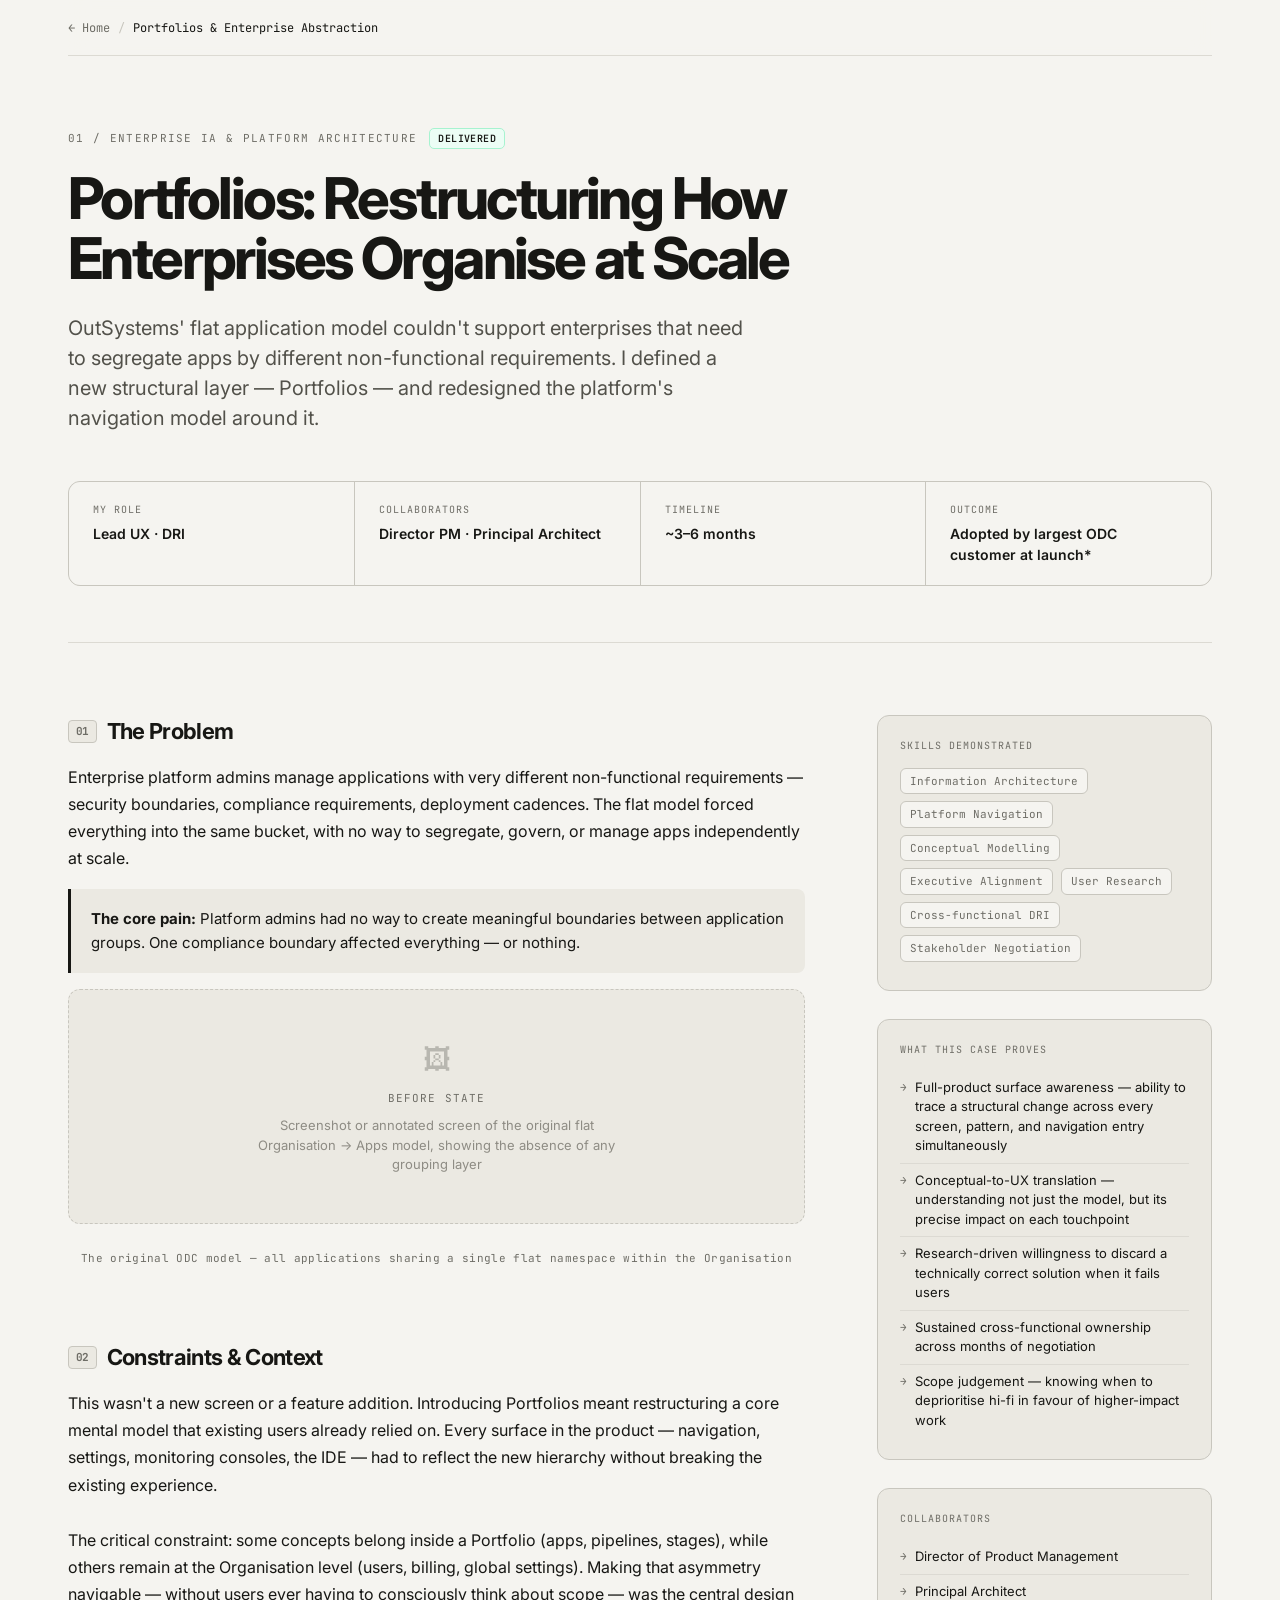
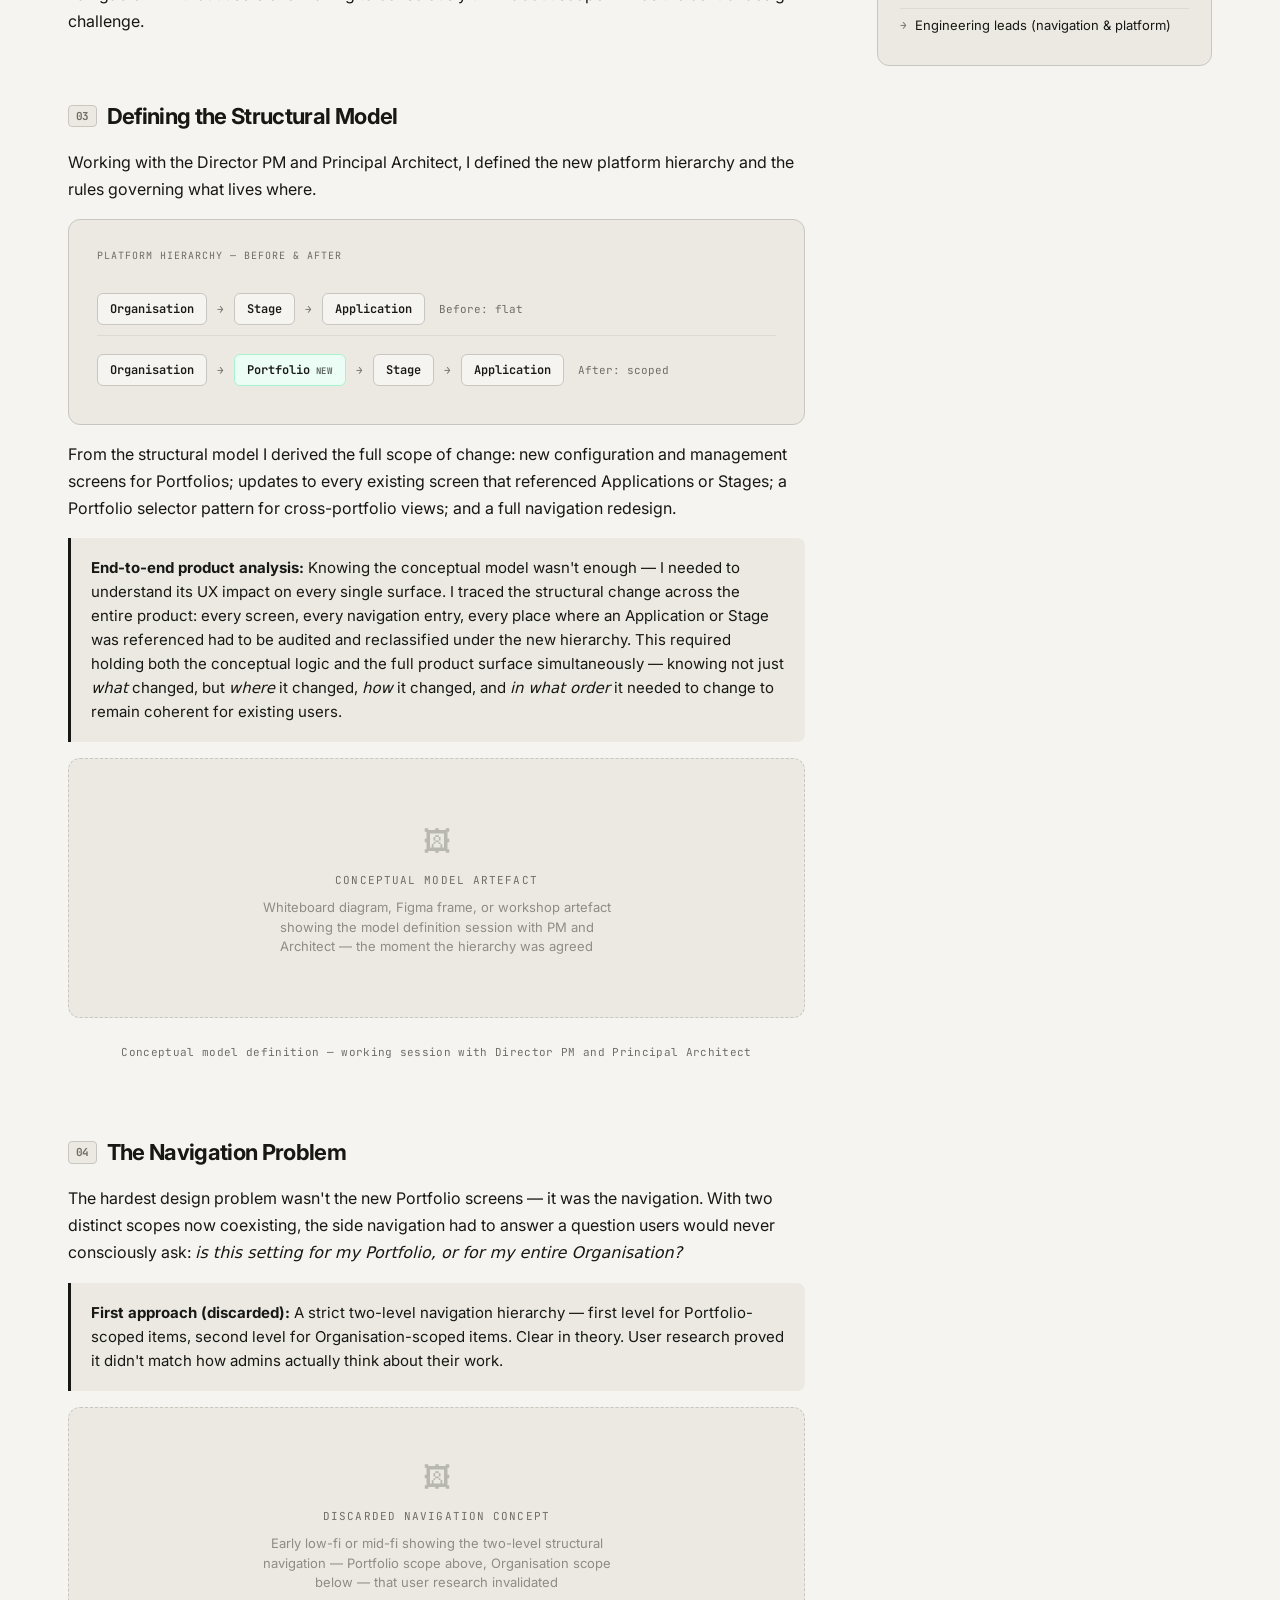
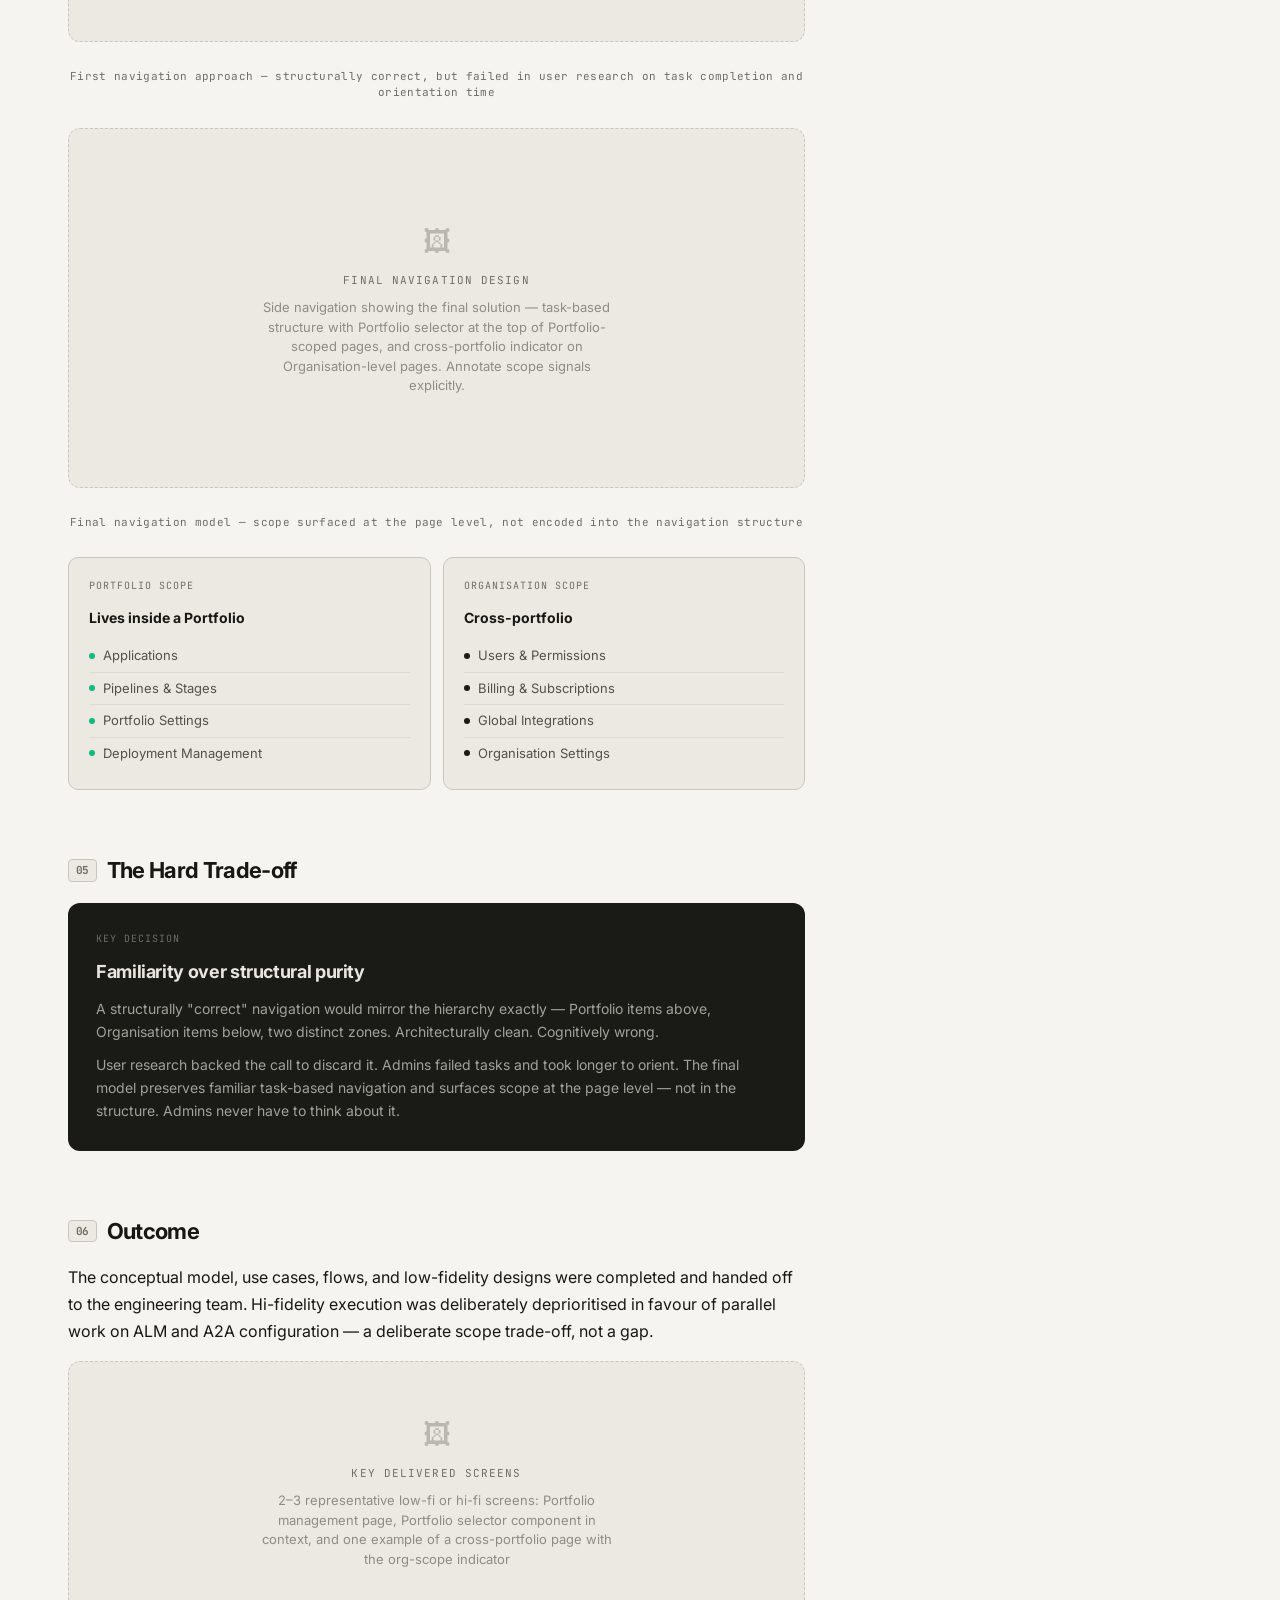
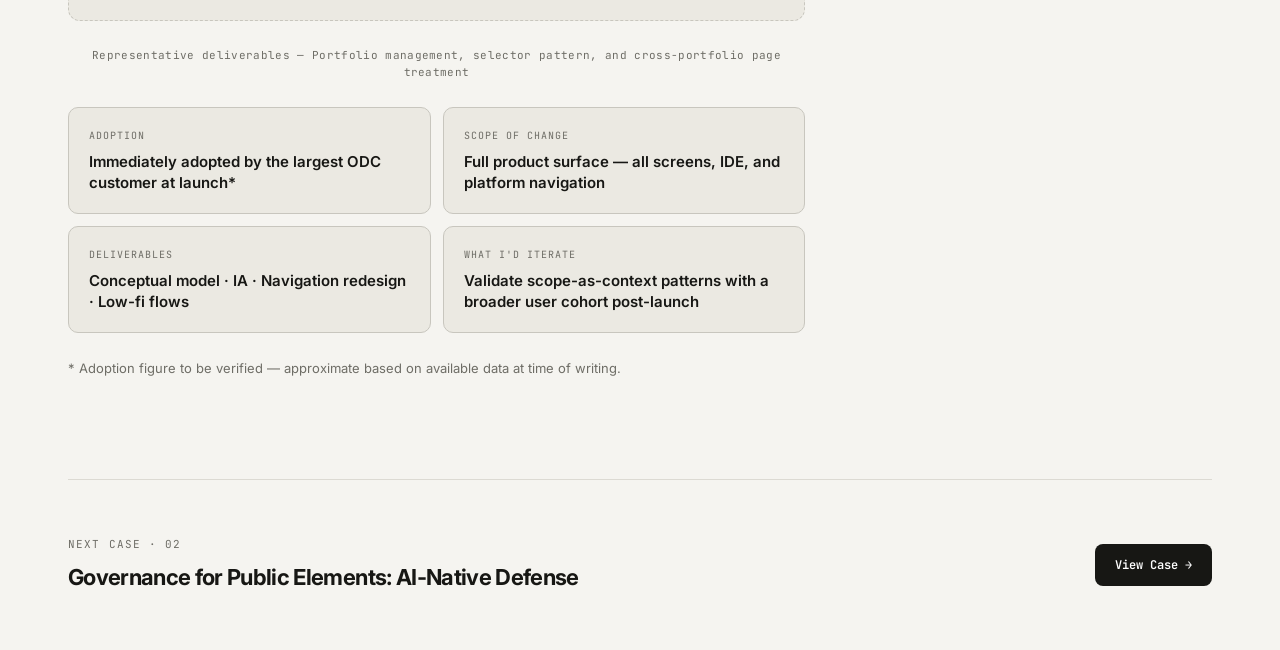
==== commit b8981ea0: "Updated index." ====
--- a/case_01.html
+++ b/case_01.html
@@ -86,7 +86,7 @@
   }
   .badge {
     background: var(--accent-bg);
-    color: #047857;
+    color: #171714;
     border: 1px solid var(--accent-border);
     font-family: var(--font-mono);
     font-size: 10px;
@@ -105,7 +105,7 @@
   }
   .case-problem-statement {
     font-size: 20px;
-    color: #44433d;
+    color: #52514a;
     max-width: 680px;
     margin: 0;
     line-height: 1.5;
@@ -230,7 +230,7 @@
   .prose {
     font-size: 16px;
     line-height: 1.7;
-    color: #383733;
+    color: #171714;
     margin: 0;
   }
   .prose + .prose { margin-top: 12px; }
@@ -242,7 +242,7 @@
     border-radius: 0 8px 8px 0;
     padding: 18px 20px;
     font-size: 15px;
-    color: #33322d;
+    color: #171714;
     line-height: 1.6;
   }
   .highlight strong { color: var(--ink); }
@@ -284,7 +284,7 @@
   .h-node.new {
     background: var(--accent-bg);
     border-color: var(--accent-border);
-    color: #047857;
+    color: #171714;
   }
   .h-node.new::after {
     content: " NEW";
@@ -337,8 +337,8 @@
     border-radius: 50%;
     flex-shrink: 0;
   }
-  .scope-dot.portfolio { background: var(--accent); }
-  .scope-dot.org { background: var(--ink); }
+  .scope-dot.portfolio { background: #10b981; }
+  .scope-dot.org { background: #1a1a17; }
 
   /* TRADEOFF BOX */
   .tradeoff {
@@ -360,7 +360,7 @@
     font-weight: 700;
     letter-spacing: -.02em;
     margin: 0 0 12px;
-    color: #f5f4f0;
+    color: #e8e6df;
   }
   .tradeoff p {
     font-size: 14px;
@@ -748,4 +748,4 @@
 
 </div>
 </body>
-</html>+</html>
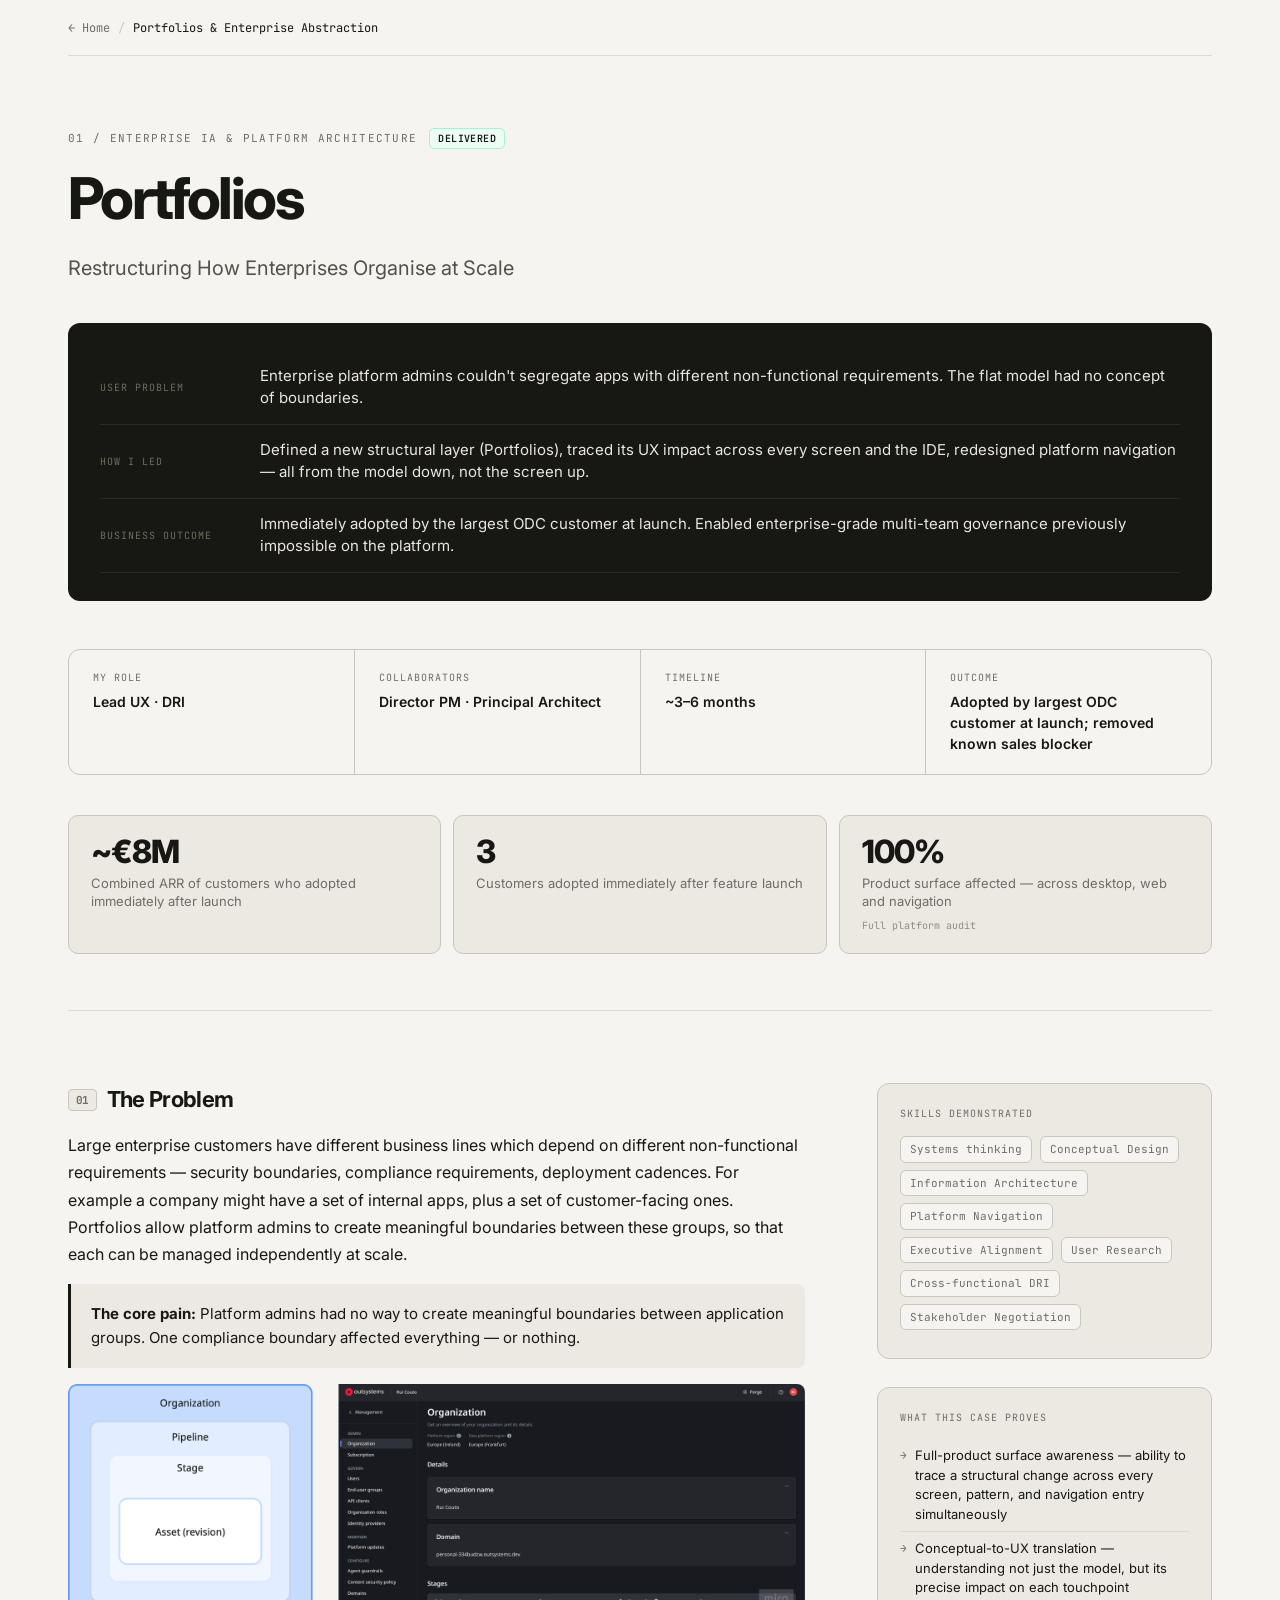
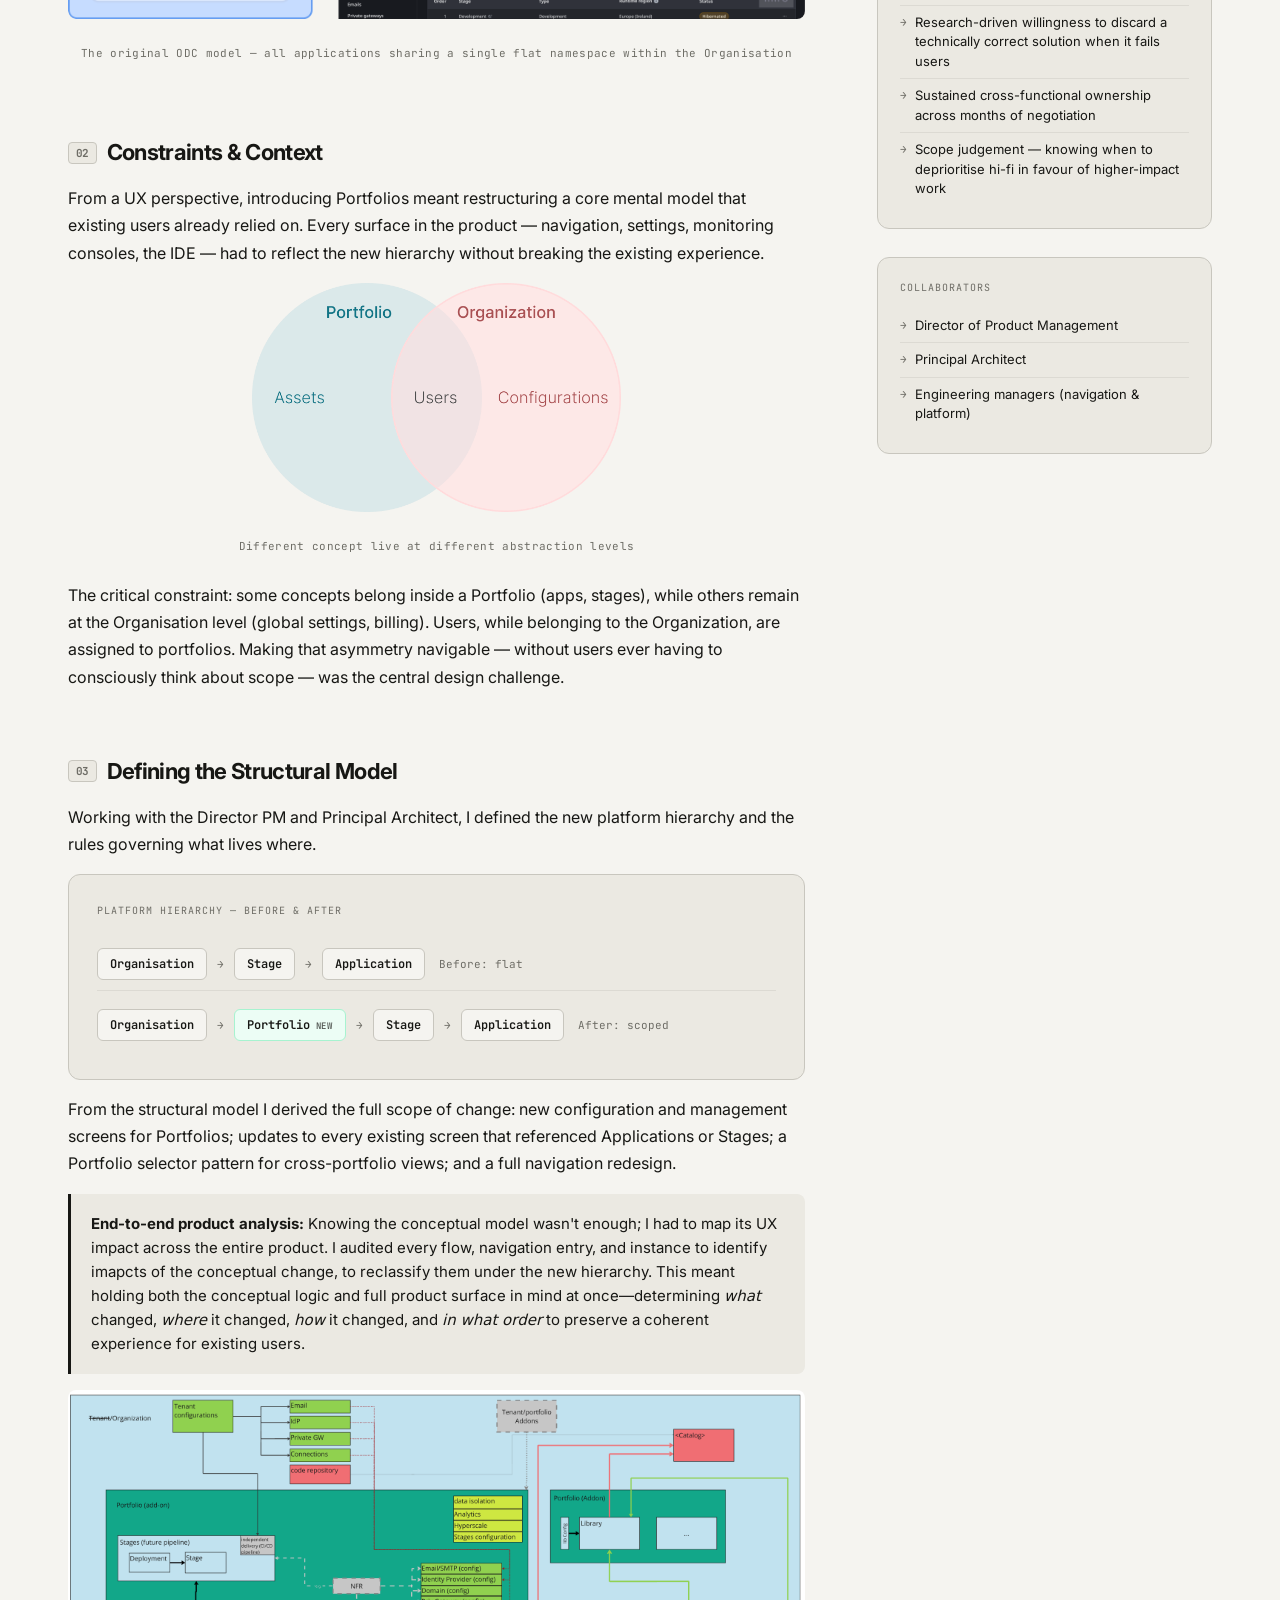
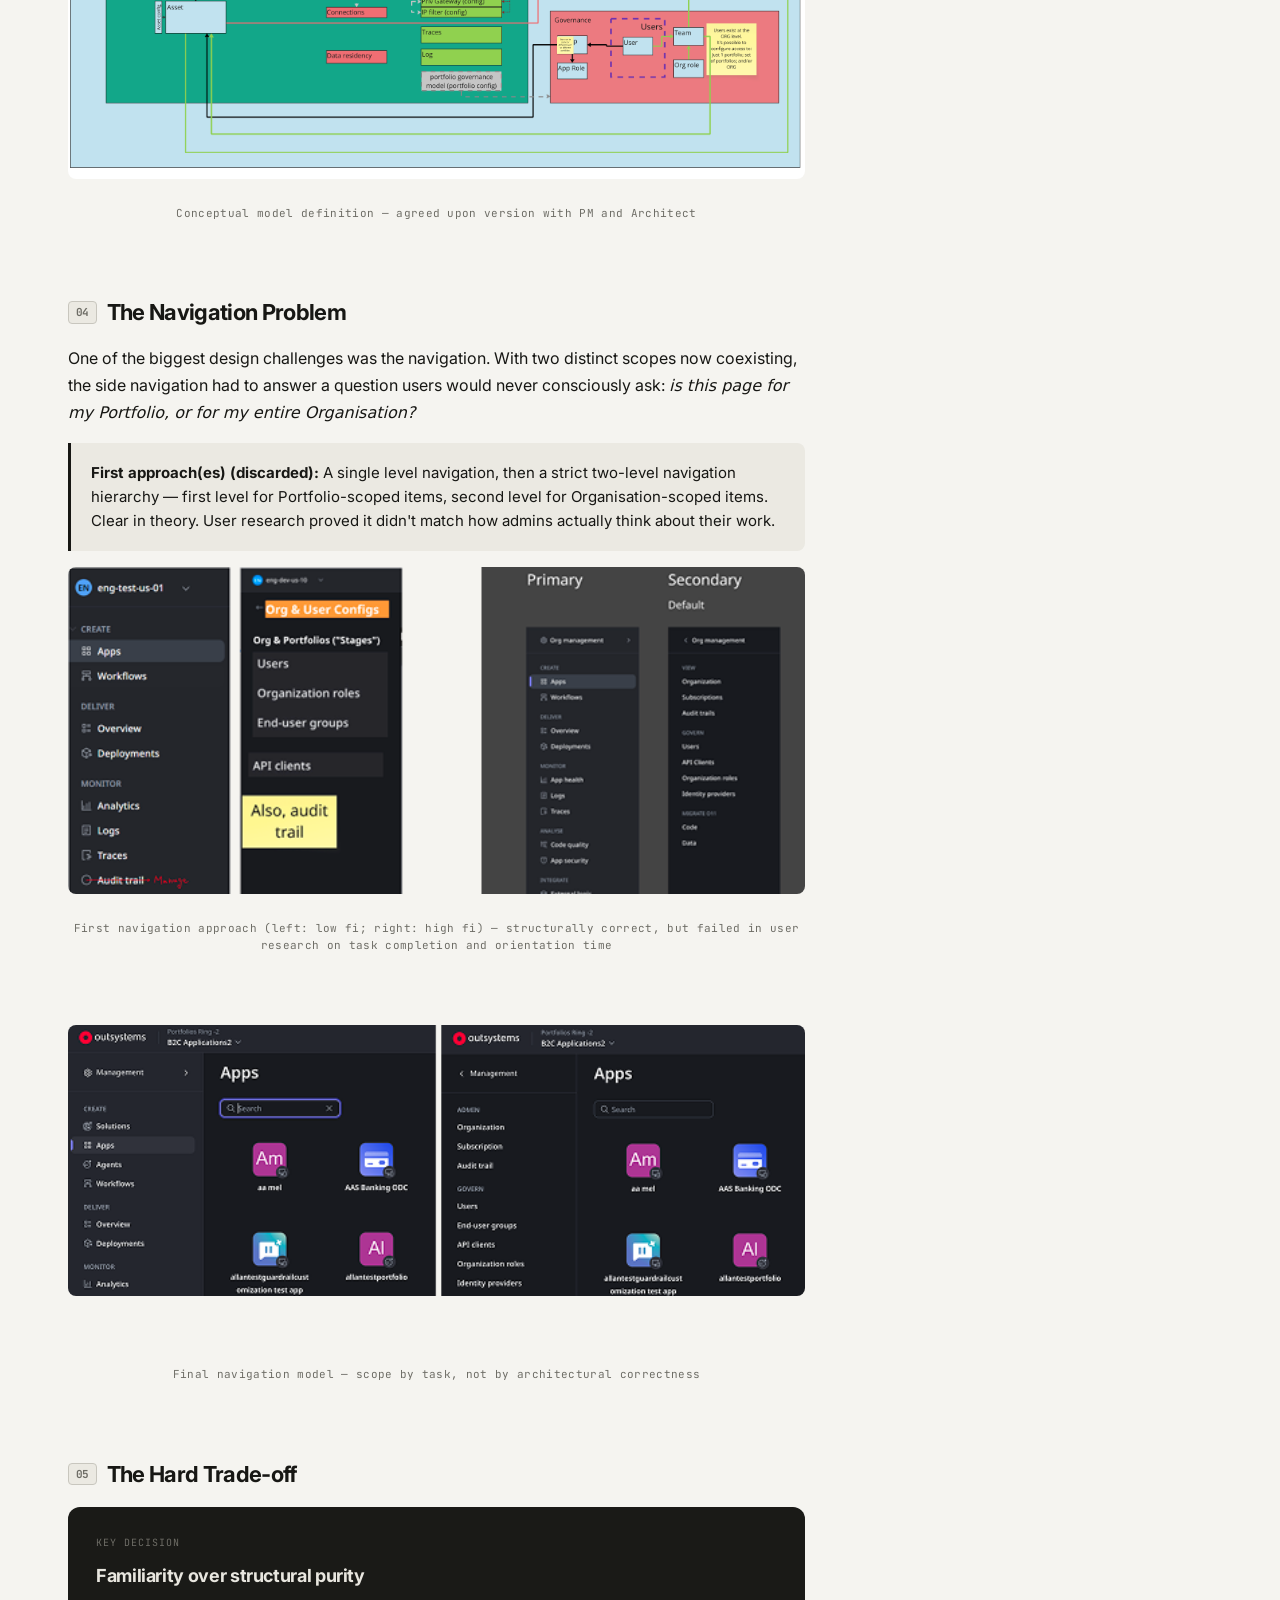
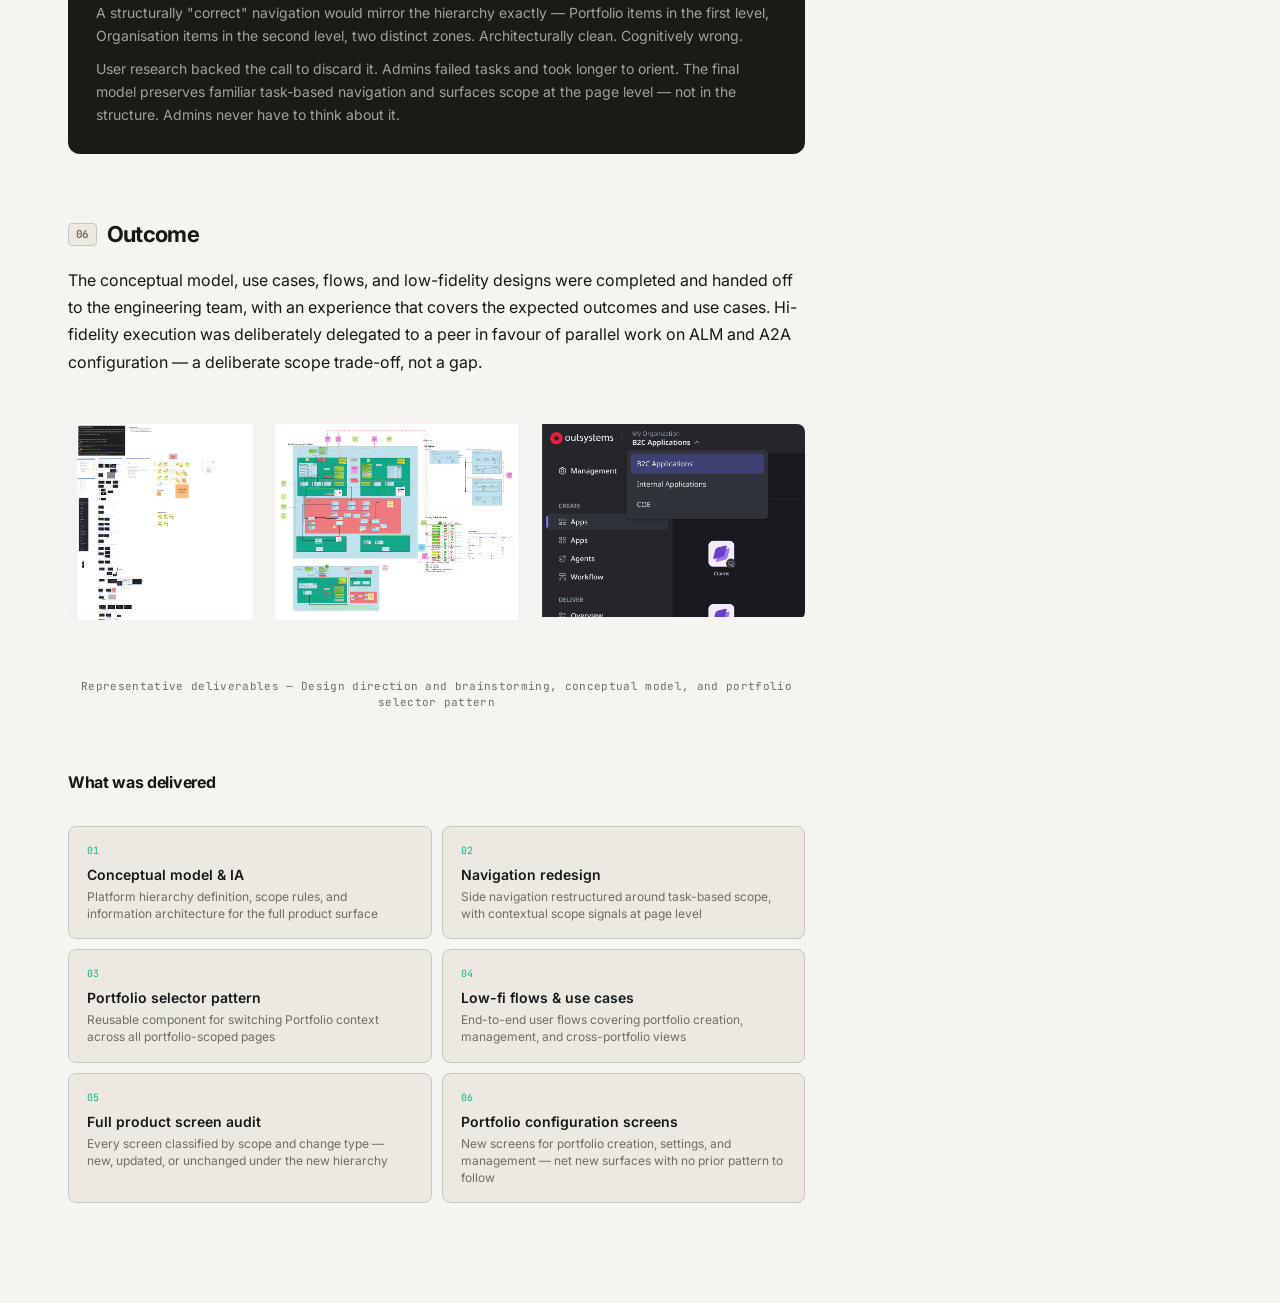
==== commit c49b0bdf: "Polished case 1" ====
--- a/case_01.html
+++ b/case_01.html
@@ -435,18 +435,102 @@
   }
   .btn-next:hover { opacity: 0.85; }
 
+  /* TL;DR */
+  .tldr {
+    background: var(--ink);
+    border-radius: 12px;
+    padding: 28px 32px;
+    margin: 40px 0 0;
+    display: grid;
+    grid-template-columns: 140px 1fr;
+    gap: 0;
+  }
+  .tldr-label {
+    font-family: var(--font-mono);
+    font-size: 10px;
+    text-transform: uppercase;
+    letter-spacing: .1em;
+    color: #6e6d60;
+    padding: 14px 0;
+    border-bottom: 1px solid #2a2a26;
+    display: flex;
+    align-items: center;
+  }
+  .tldr-val {
+    font-size: 15px;
+    color: #e8e6df;
+    padding: 14px 0 14px 20px;
+    border-bottom: 1px solid #2a2a26;
+    line-height: 1.5;
+  }
+  .tldr-last .tldr-label,
+  .tldr-last .tldr-val { border-bottom: none; }
+
+  /* STAT CARDS */
+  .stat-row {
+    display: grid;
+    grid-template-columns: repeat(3, 1fr);
+    gap: 12px;
+    margin: 40px 0 0;
+  }
+  .stat-card {
+    background: var(--card);
+    border: 1px solid var(--line-dark);
+    border-radius: 10px;
+    padding: 20px 22px;
+  }
+  .stat-num {
+    font-size: 32px;
+    font-weight: 800;
+    letter-spacing: -.03em;
+    color: var(--ink);
+    line-height: 1;
+    margin-bottom: 6px;
+  }
+  .stat-desc { font-size: 13px; color: var(--muted); line-height: 1.4; }
+  .stat-source { font-family: var(--font-mono); font-size: 10px; color: var(--muted-light); margin-top: 8px; }
+
+  /* DELIVERED GRID */
+  .delivered-grid {
+    display: grid;
+    grid-template-columns: repeat(2, 1fr);
+    gap: 10px;
+    margin-top: 16px;
+  }
+  .delivered-card {
+    background: var(--card);
+    border: 1px solid var(--line-dark);
+    border-radius: 8px;
+    padding: 16px 18px;
+  }
+  .delivered-num { font-family: var(--font-mono); font-size: 10px; color: var(--accent); margin-bottom: 6px; }
+  .delivered-title { font-size: 14px; font-weight: 600; color: var(--ink); margin-bottom: 4px; }
+  .delivered-desc { font-size: 12px; color: var(--muted); line-height: 1.4; }
+
+  /* SOURCES */
+  .sources { border-top: 1px solid var(--line); padding: 40px 0; }
+  .sources-label { font-family: var(--font-mono); font-size: 10px; text-transform: uppercase; letter-spacing: .1em; color: var(--muted); margin-bottom: 16px; }
+  .sources-list { list-style: none; padding: 0; margin: 0; display: grid; grid-template-columns: 1fr 1fr; gap: 6px 32px; }
+  .sources-list li { font-size: 13px; color: var(--muted); display: flex; gap: 8px; }
+  .sources-list li span { font-family: var(--font-mono); font-size: 11px; color: var(--muted-light); flex-shrink: 0; margin-top: 1px; }
+
+  /* PREV/NEXT NAV */
+  .case-nav { border-top: 1px solid var(--line); display: grid; grid-template-columns: 1fr 1fr; gap: 1px; background: var(--line); }
+  .case-nav-cell { background: var(--bg); padding: 32px 28px; display: flex; flex-direction: column; gap: 8px; transition: background 0.15s; }
+  .case-nav-cell:hover { background: var(--card); }
+  .case-nav-cell.next { text-align: right; align-items: flex-end; }
+  .case-nav-dir { font-family: var(--font-mono); font-size: 10px; text-transform: uppercase; letter-spacing: .1em; color: var(--muted); }
+  .case-nav-title { font-size: 17px; font-weight: 600; color: var(--ink); letter-spacing: -.02em; }
+
   /* IMAGE PLACEHOLDERS */
   .img-placeholder {
     width: 100%;
-    background: var(--card);
-    border: 1.5px dashed var(--line-dark);
     border-radius: 12px;
     display: flex;
     flex-direction: column;
     align-items: center;
     justify-content: center;
     gap: 10px;
-    padding: 48px 28px;
     text-align: center;
     color: var(--muted);
   }
@@ -486,6 +570,13 @@
     .scope-grid, .outcome-grid { grid-template-columns: 1fr; }
     .next-case { flex-direction: column; align-items: flex-start; }
   }
+
+  .img-placeholder img {
+    width: 100%;
+    height: auto;
+    border-radius: 8px;
+    object-fit: cover;
+  }
 </style>
 </head>
 <body>
@@ -505,10 +596,20 @@
       <span>01 / Enterprise IA & Platform Architecture</span>
       <span class="badge">DELIVERED</span>
     </div>
-    <h1 class="case-title">Portfolios: Restructuring How Enterprises Organise at Scale</h1>
+    <h1 class="case-title">Portfolios</h1>
     <p class="case-problem-statement">
-      OutSystems' flat application model couldn't support enterprises that need to segregate apps by different non-functional requirements. I defined a new structural layer — Portfolios — and redesigned the platform's navigation model around it.
+      Restructuring How Enterprises Organise at Scale
     </p>
+
+    <!-- TL;DR -->
+    <div class="tldr">
+      <div class="tldr-label">User Problem</div>
+      <div class="tldr-val">Enterprise platform admins couldn't segregate apps with different non-functional requirements. The flat model had no concept of boundaries.</div>
+      <div class="tldr-label">How I Led</div>
+      <div class="tldr-val">Defined a new structural layer (Portfolios), traced its UX impact across every screen and the IDE, redesigned platform navigation — all from the model down, not the screen up.</div>
+      <div class="tldr-label tldr-last">Business Outcome</div>
+      <div class="tldr-val tldr-last">Immediately adopted by the largest ODC customer at launch. Enabled enterprise-grade multi-team governance previously impossible on the platform.</div>
+    </div>
 
     <div class="meta-strip">
       <div class="meta-cell">
@@ -525,9 +626,27 @@
       </div>
       <div class="meta-cell">
         <div class="meta-label">Outcome</div>
-        <div class="meta-val">Adopted by largest ODC customer at launch*</div>
+        <div class="meta-val">Adopted by largest ODC customer at launch; removed known sales blocker</div>
       </div>
     </div>
+
+    <!-- STAT CARDS -->
+    <div class="stat-row">
+      <div class="stat-card">
+        <div class="stat-num">~€8M</div>
+        <div class="stat-desc">Combined ARR of customers who adopted immediately after launch</div>
+      </div>
+      <div class="stat-card">
+        <div class="stat-num">3</div>
+        <div class="stat-desc">Customers adopted immediately after feature launch</div>
+      </div>
+      <div class="stat-card">
+        <div class="stat-num">100%</div>
+        <div class="stat-desc">Product surface affected — across desktop, web and navigation</div>
+        <div class="stat-source">Full platform audit</div>
+      </div>
+    </div>
+
   </div>
 
   <!-- BODY -->
@@ -539,15 +658,13 @@
       <div class="block">
         <h2 class="block-heading"><span class="block-num">01</span> The Problem</h2>
         <p class="prose">
-          Enterprise platform admins manage applications with very different non-functional requirements — security boundaries, compliance requirements, deployment cadences. The flat model forced everything into the same bucket, with no way to segregate, govern, or manage apps independently at scale.
+          Large enterprise customers have different business lines which depend on different non-functional requirements — security boundaries, compliance requirements, deployment cadences. For example a company might have a set of internal apps, plus a set of customer-facing ones. Portfolios allow platform admins to create meaningful boundaries between these groups, so that each can be managed independently at scale.
         </p>
         <div class="highlight">
           <strong>The core pain:</strong> Platform admins had no way to create meaningful boundaries between application groups. One compliance boundary affected everything — or nothing.
         </div>
         <div class="img-placeholder short">
-          <div class="img-placeholder-icon">🖼</div>
-          <div class="img-placeholder-label">Before state</div>
-          <div class="img-placeholder-desc">Screenshot or annotated screen of the original flat Organisation → Apps model, showing the absence of any grouping layer</div>
+          <img class="img-placeholder-img" src="img/case_01_01.png">
         </div>
         <p class="img-caption">The original ODC model — all applications sharing a single flat namespace within the Organisation</p>
       </div>
@@ -556,10 +673,14 @@
       <div class="block">
         <h2 class="block-heading"><span class="block-num">02</span> Constraints & Context</h2>
         <p class="prose">
-          This wasn't a new screen or a feature addition. Introducing Portfolios meant restructuring a core mental model that existing users already relied on. Every surface in the product — navigation, settings, monitoring consoles, the IDE — had to reflect the new hierarchy without breaking the existing experience.
+          From a UX perspective, introducing Portfolios meant restructuring a core mental model that existing users already relied on. Every surface in the product — navigation, settings, monitoring consoles, the IDE — had to reflect the new hierarchy without breaking the existing experience.
         </p>
+        <div class="img-placeholder short">
+          <img class="img-placeholder-img" style="width:50%" src="img/case_01_02.png">
+        </div>
+        <p class="img-caption">Different concept live at different abstraction levels</p>
         <p class="prose">
-          The critical constraint: some concepts belong inside a Portfolio (apps, pipelines, stages), while others remain at the Organisation level (users, billing, global settings). Making that asymmetry navigable — without users ever having to consciously think about scope — was the central design challenge.
+          The critical constraint: some concepts belong inside a Portfolio (apps, stages), while others remain at the Organisation level (global settings, billing). Users, while belonging to the Organization, are assigned to portfolios. Making that asymmetry navigable — without users ever having to consciously think about scope — was the central design challenge.
         </p>
       </div>
 
@@ -599,58 +720,34 @@
         </p>
 
         <div class="highlight">
-          <strong>End-to-end product analysis:</strong> Knowing the conceptual model wasn't enough — I needed to understand its UX impact on every single surface. I traced the structural change across the entire product: every screen, every navigation entry, every place where an Application or Stage was referenced had to be audited and reclassified under the new hierarchy. This required holding both the conceptual logic and the full product surface simultaneously — knowing not just <em>what</em> changed, but <em>where</em> it changed, <em>how</em> it changed, and <em>in what order</em> it needed to change to remain coherent for existing users.
+          <strong>End-to-end product analysis:</strong> Knowing the conceptual model wasn't enough; I had to map its UX impact across the entire product. I audited every flow, navigation entry, and instance to identify imapcts of the conceptual change, to reclassify them under the new hierarchy. This meant holding both the conceptual logic and full product surface in mind at once—determining <em>what</em> changed, <em>where</em> it changed, <em>how</em> it changed, and <em>in what order</em> to preserve a coherent experience for existing users.
         </div>
         <div class="img-placeholder medium">
-          <div class="img-placeholder-icon">🖼</div>
-          <div class="img-placeholder-label">Conceptual model artefact</div>
-          <div class="img-placeholder-desc">Whiteboard diagram, Figma frame, or workshop artefact showing the model definition session with PM and Architect — the moment the hierarchy was agreed</div>
-        </div>
-        <p class="img-caption">Conceptual model definition — working session with Director PM and Principal Architect</p>
+          <img class="img-placeholder-img" src="img/case_01_03.png">
+        </div>
+        <p class="img-caption">Conceptual model definition — agreed upon version with PM and Architect</p>
       </div>
 
       <!-- 04 NAVIGATION -->
       <div class="block">
         <h2 class="block-heading"><span class="block-num">04</span> The Navigation Problem</h2>
         <p class="prose">
-          The hardest design problem wasn't the new Portfolio screens — it was the navigation. With two distinct scopes now coexisting, the side navigation had to answer a question users would never consciously ask: <em>is this setting for my Portfolio, or for my entire Organisation?</em>
+          One of the biggest design challenges was the navigation. With two distinct scopes now coexisting, the side navigation had to answer a question users would never consciously ask: <em>is this page for my Portfolio, or for my entire Organisation?</em>
         </p>
 
         <div class="highlight">
-          <strong>First approach (discarded):</strong> A strict two-level navigation hierarchy — first level for Portfolio-scoped items, second level for Organisation-scoped items. Clear in theory. User research proved it didn't match how admins actually think about their work.
+          <strong>First approach(es) (discarded):</strong> A single level navigation, then a strict two-level navigation hierarchy — first level for Portfolio-scoped items, second level for Organisation-scoped items. Clear in theory. User research proved it didn't match how admins actually think about their work.
         </div>
 
         <div class="img-placeholder short">
-          <div class="img-placeholder-icon">🖼</div>
-          <div class="img-placeholder-label">Discarded navigation concept</div>
-          <div class="img-placeholder-desc">Early low-fi or mid-fi showing the two-level structural navigation — Portfolio scope above, Organisation scope below — that user research invalidated</div>
-        </div>
-        <p class="img-caption">First navigation approach — structurally correct, but failed in user research on task completion and orientation time</p>
+          <img class="img-placeholder-img" src="img/case_01_04.png">
+        </div>
+        <p class="img-caption">First navigation approach (left: low fi; right: high fi) — structurally correct, but failed in user research on task completion and orientation time</p>
 
         <div class="img-placeholder tall">
-          <div class="img-placeholder-icon">🖼</div>
-          <div class="img-placeholder-label">Final navigation design</div>
-          <div class="img-placeholder-desc">Side navigation showing the final solution — task-based structure with Portfolio selector at the top of Portfolio-scoped pages, and cross-portfolio indicator on Organisation-level pages. Annotate scope signals explicitly.</div>
-        </div>
-        <p class="img-caption">Final navigation model — scope surfaced at the page level, not encoded into the navigation structure</p>
-        <div class="scope-grid">
-          <div class="scope-col">
-            <div class="scope-col-label">Portfolio scope</div>
-            <div class="scope-col-title">Lives inside a Portfolio</div>
-            <div class="scope-item"><span class="scope-dot portfolio"></span>Applications</div>
-            <div class="scope-item"><span class="scope-dot portfolio"></span>Pipelines & Stages</div>
-            <div class="scope-item"><span class="scope-dot portfolio"></span>Portfolio Settings</div>
-            <div class="scope-item"><span class="scope-dot portfolio"></span>Deployment Management</div>
-          </div>
-          <div class="scope-col">
-            <div class="scope-col-label">Organisation scope</div>
-            <div class="scope-col-title">Cross-portfolio</div>
-            <div class="scope-item"><span class="scope-dot org"></span>Users & Permissions</div>
-            <div class="scope-item"><span class="scope-dot org"></span>Billing & Subscriptions</div>
-            <div class="scope-item"><span class="scope-dot org"></span>Global Integrations</div>
-            <div class="scope-item"><span class="scope-dot org"></span>Organisation Settings</div>
-          </div>
-        </div>
+          <img class="img-placeholder-img" src="img/case_01_05.png">
+        </div>
+        <p class="img-caption">Final navigation model — scope by task, not by architectural correctness</p>
       </div>
 
       <!-- 05 TRADEOFF -->
@@ -659,7 +756,7 @@
         <div class="tradeoff">
           <div class="tradeoff-label">Key decision</div>
           <div class="tradeoff-heading">Familiarity over structural purity</div>
-          <p>A structurally "correct" navigation would mirror the hierarchy exactly — Portfolio items above, Organisation items below, two distinct zones. Architecturally clean. Cognitively wrong.</p>
+          <p>A structurally "correct" navigation would mirror the hierarchy exactly — Portfolio items in the first level, Organisation items in the second level, two distinct zones. Architecturally clean. Cognitively wrong.</p>
           <p>User research backed the call to discard it. Admins failed tasks and took longer to orient. The final model preserves familiar task-based navigation and surfaces scope at the page level — not in the structure. Admins never have to think about it.</p>
         </div>
       </div>
@@ -668,33 +765,46 @@
       <div class="block">
         <h2 class="block-heading"><span class="block-num">06</span> Outcome</h2>
         <p class="prose">
-          The conceptual model, use cases, flows, and low-fidelity designs were completed and handed off to the engineering team. Hi-fidelity execution was deliberately deprioritised in favour of parallel work on ALM and A2A configuration — a deliberate scope trade-off, not a gap.
+          The conceptual model, use cases, flows, and low-fidelity designs were completed and handed off to the engineering team, with an experience that covers the expected outcomes and use cases. Hi-fidelity execution was deliberately delegated to a peer in favour of parallel work on ALM and A2A configuration — a deliberate scope trade-off, not a gap.
         </p>
         <div class="img-placeholder medium">
-          <div class="img-placeholder-icon">🖼</div>
-          <div class="img-placeholder-label">Key delivered screens</div>
-          <div class="img-placeholder-desc">2–3 representative low-fi or hi-fi screens: Portfolio management page, Portfolio selector component in context, and one example of a cross-portfolio page with the org-scope indicator</div>
-        </div>
-        <p class="img-caption">Representative deliverables — Portfolio management, selector pattern, and cross-portfolio page treatment</p>
-        <div class="outcome-grid">
-          <div class="outcome-card">
-            <div class="outcome-card-label">Adoption</div>
-            <div class="outcome-card-val">Immediately adopted by the largest ODC customer at launch*</div>
+          <img class="img-placeholder-img" src="img/case_01_06.png">
+        </div>
+        <p class="img-caption">Representative deliverables — Design direction and brainstorming, conceptual model, and portfolio selector pattern</p>
+
+        <h3 style="font-size:16px;font-weight:700;letter-spacing:-.02em;margin:32px 0 0;">What was delivered</h3>
+        <div class="delivered-grid">
+          <div class="delivered-card">
+            <div class="delivered-num">01</div>
+            <div class="delivered-title">Conceptual model & IA</div>
+            <div class="delivered-desc">Platform hierarchy definition, scope rules, and information architecture for the full product surface</div>
           </div>
-          <div class="outcome-card">
-            <div class="outcome-card-label">Scope of Change</div>
-            <div class="outcome-card-val">Full product surface — all screens, IDE, and platform navigation</div>
+          <div class="delivered-card">
+            <div class="delivered-num">02</div>
+            <div class="delivered-title">Navigation redesign</div>
+            <div class="delivered-desc">Side navigation restructured around task-based scope, with contextual scope signals at page level</div>
           </div>
-          <div class="outcome-card">
-            <div class="outcome-card-label">Deliverables</div>
-            <div class="outcome-card-val">Conceptual model · IA · Navigation redesign · Low-fi flows</div>
+          <div class="delivered-card">
+            <div class="delivered-num">03</div>
+            <div class="delivered-title">Portfolio selector pattern</div>
+            <div class="delivered-desc">Reusable component for switching Portfolio context across all portfolio-scoped pages</div>
           </div>
-          <div class="outcome-card">
-            <div class="outcome-card-label">What I'd iterate</div>
-            <div class="outcome-card-val">Validate scope-as-context patterns with a broader user cohort post-launch</div>
+          <div class="delivered-card">
+            <div class="delivered-num">04</div>
+            <div class="delivered-title">Low-fi flows & use cases</div>
+            <div class="delivered-desc">End-to-end user flows covering portfolio creation, management, and cross-portfolio views</div>
           </div>
-        </div>
-        <p class="prose" style="font-size: 13px; color: var(--muted); margin-top: 8px;">* Adoption figure to be verified — approximate based on available data at time of writing.</p>
+          <div class="delivered-card">
+            <div class="delivered-num">05</div>
+            <div class="delivered-title">Full product screen audit</div>
+            <div class="delivered-desc">Every screen classified by scope and change type — new, updated, or unchanged under the new hierarchy</div>
+          </div>
+          <div class="delivered-card">
+            <div class="delivered-num">06</div>
+            <div class="delivered-title">Portfolio configuration screens</div>
+            <div class="delivered-desc">New screens for portfolio creation, settings, and management — net new surfaces with no prior pattern to follow</div>
+          </div>
+        </div>
       </div>
 
     </div>
@@ -704,9 +814,10 @@
 
       <div class="sidebar-card">
         <div class="sidebar-card-label">Skills demonstrated</div>
+        <span class="sidebar-tag">Systems thinking</span>
+        <span class="sidebar-tag">Conceptual Design</span>
         <span class="sidebar-tag">Information Architecture</span>
         <span class="sidebar-tag">Platform Navigation</span>
-        <span class="sidebar-tag">Conceptual Modelling</span>
         <span class="sidebar-tag">Executive Alignment</span>
         <span class="sidebar-tag">User Research</span>
         <span class="sidebar-tag">Cross-functional DRI</span>
@@ -729,7 +840,7 @@
         <ul class="sidebar-list">
           <li>Director of Product Management</li>
           <li>Principal Architect</li>
-          <li>Engineering leads (navigation & platform)</li>
+          <li>Engineering managers (navigation & platform)</li>
         </ul>
       </div>
 
@@ -737,15 +848,19 @@
 
   </div>
 
-  <!-- NEXT CASE -->
-  <div class="next-case">
-    <div>
-      <div class="next-label">Next Case · 02</div>
-      <div class="next-title">Governance for Public Elements: AI-Native Defense</div>
-    </div>
-    <a class="btn-next" href="case_02.html">View Case →</a>
+  <!-- SOURCES -->
+   <!--
+  <div class="sources">
+    <div class="sources-label">Sources & Proof</div>
+    <ul class="sources-list">
+      <li><span>01</span>Miro - Brainstorm board <em>(internal)</em></li>
+      <li><span>02</span>Figma file — Portfolio IA & navigation redesign <em>(internal)</em></li>
+      <li><span>03</span>User research sessions — navigation validation <em>(internal)</em></li>
+    </ul>
   </div>
+-->
 
 </div>
+
 </body>
-</html>
+</html>
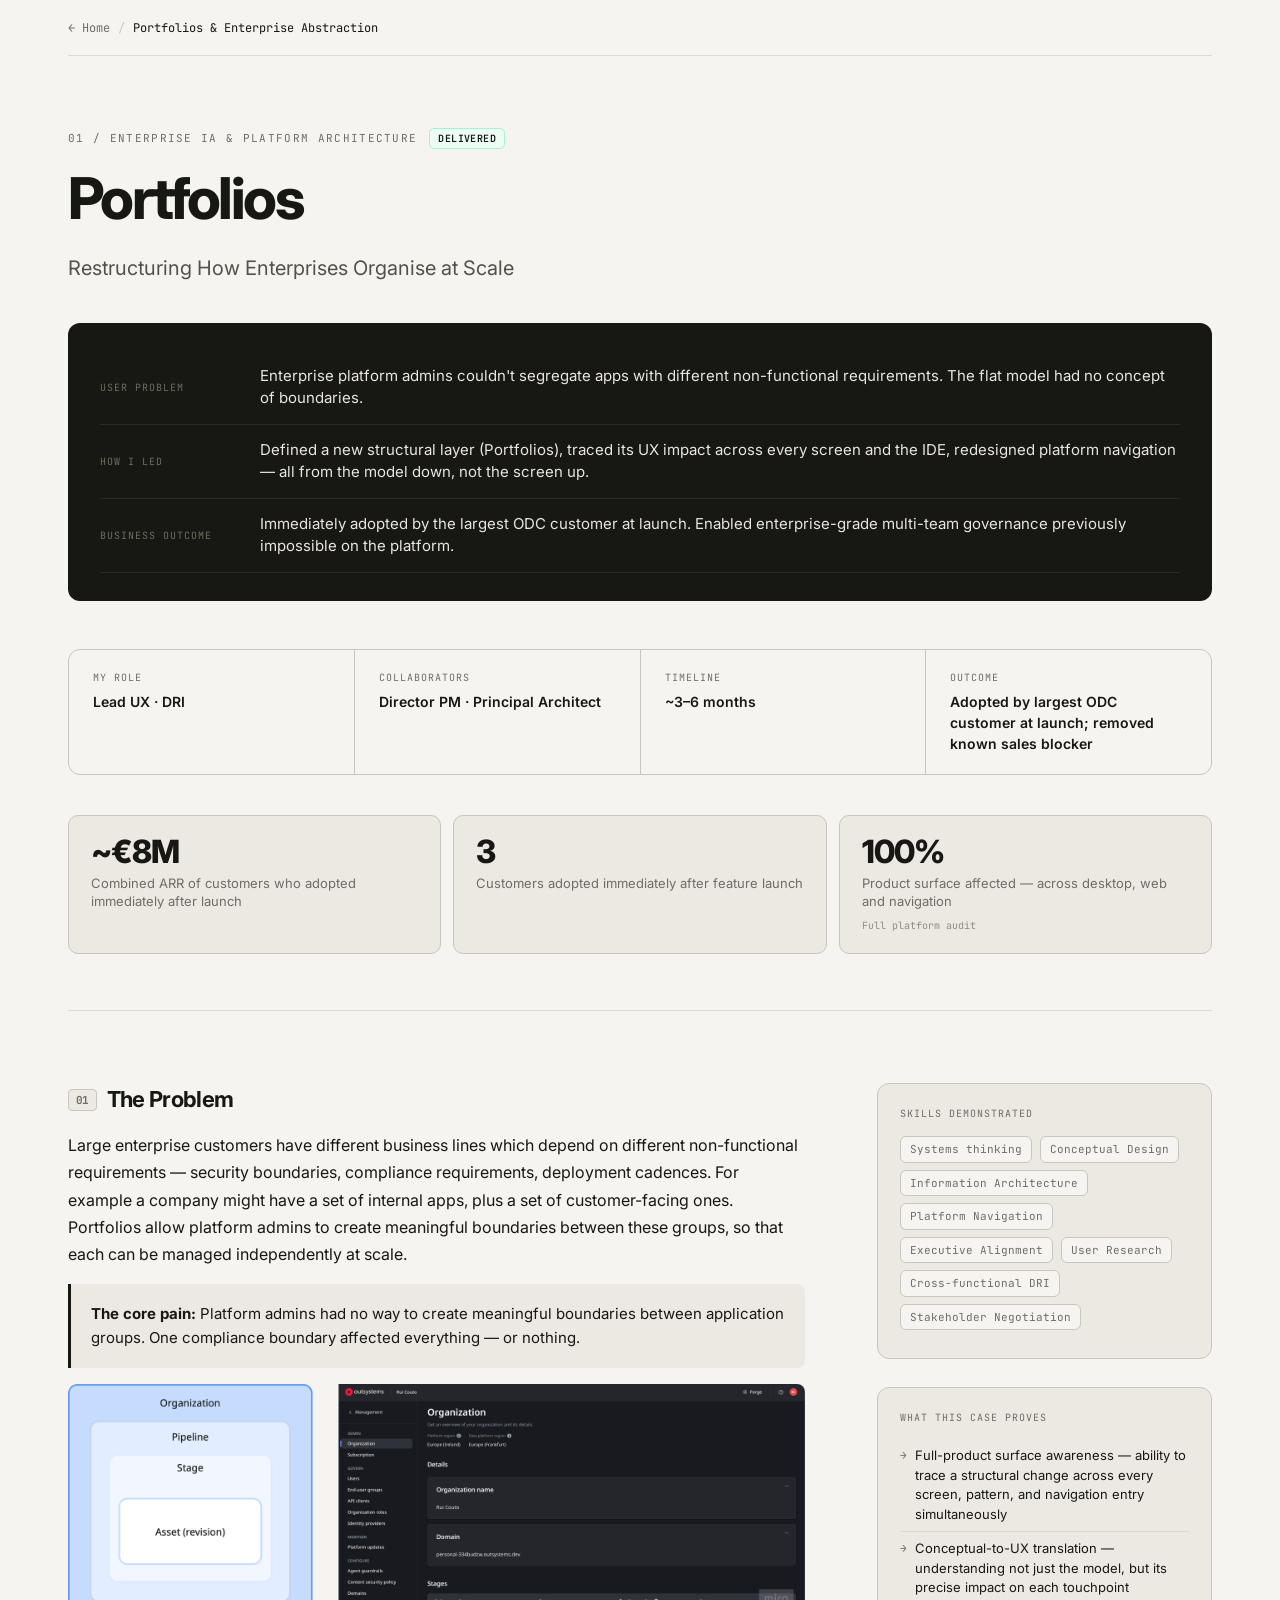
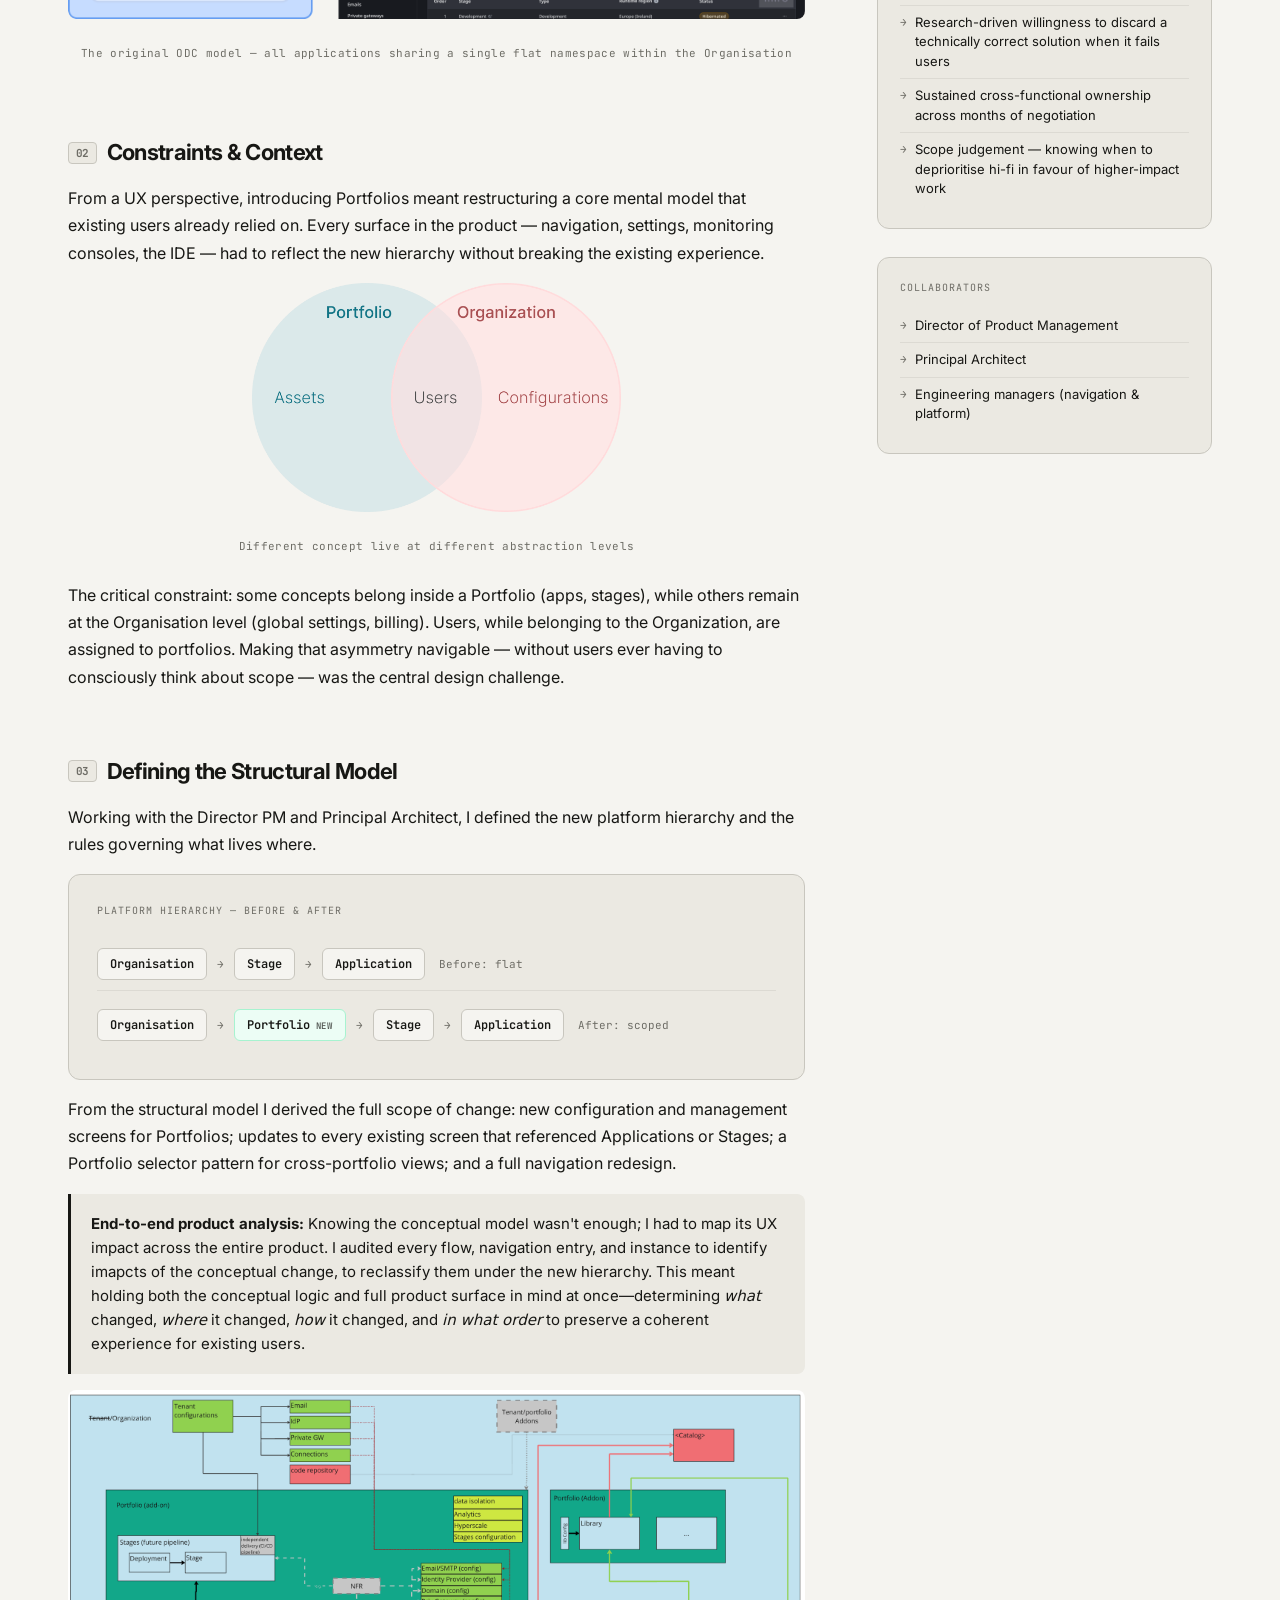
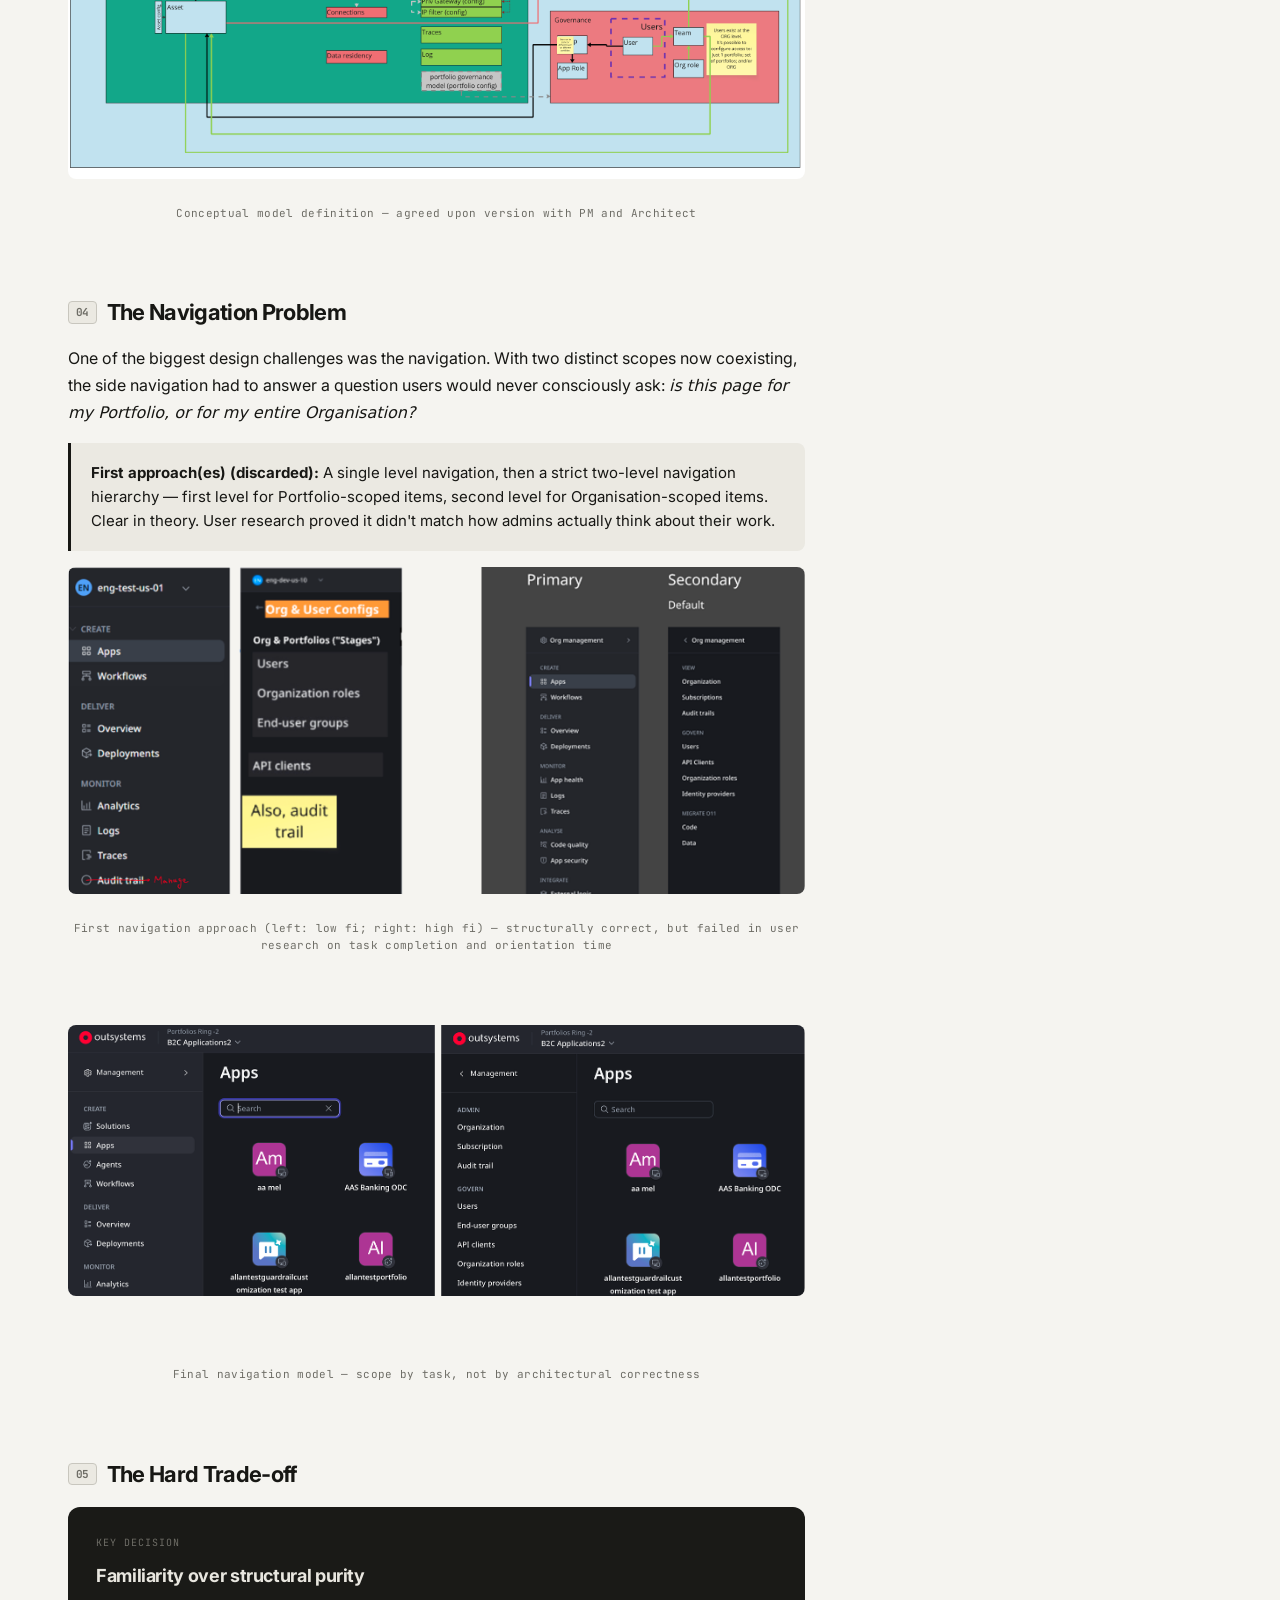
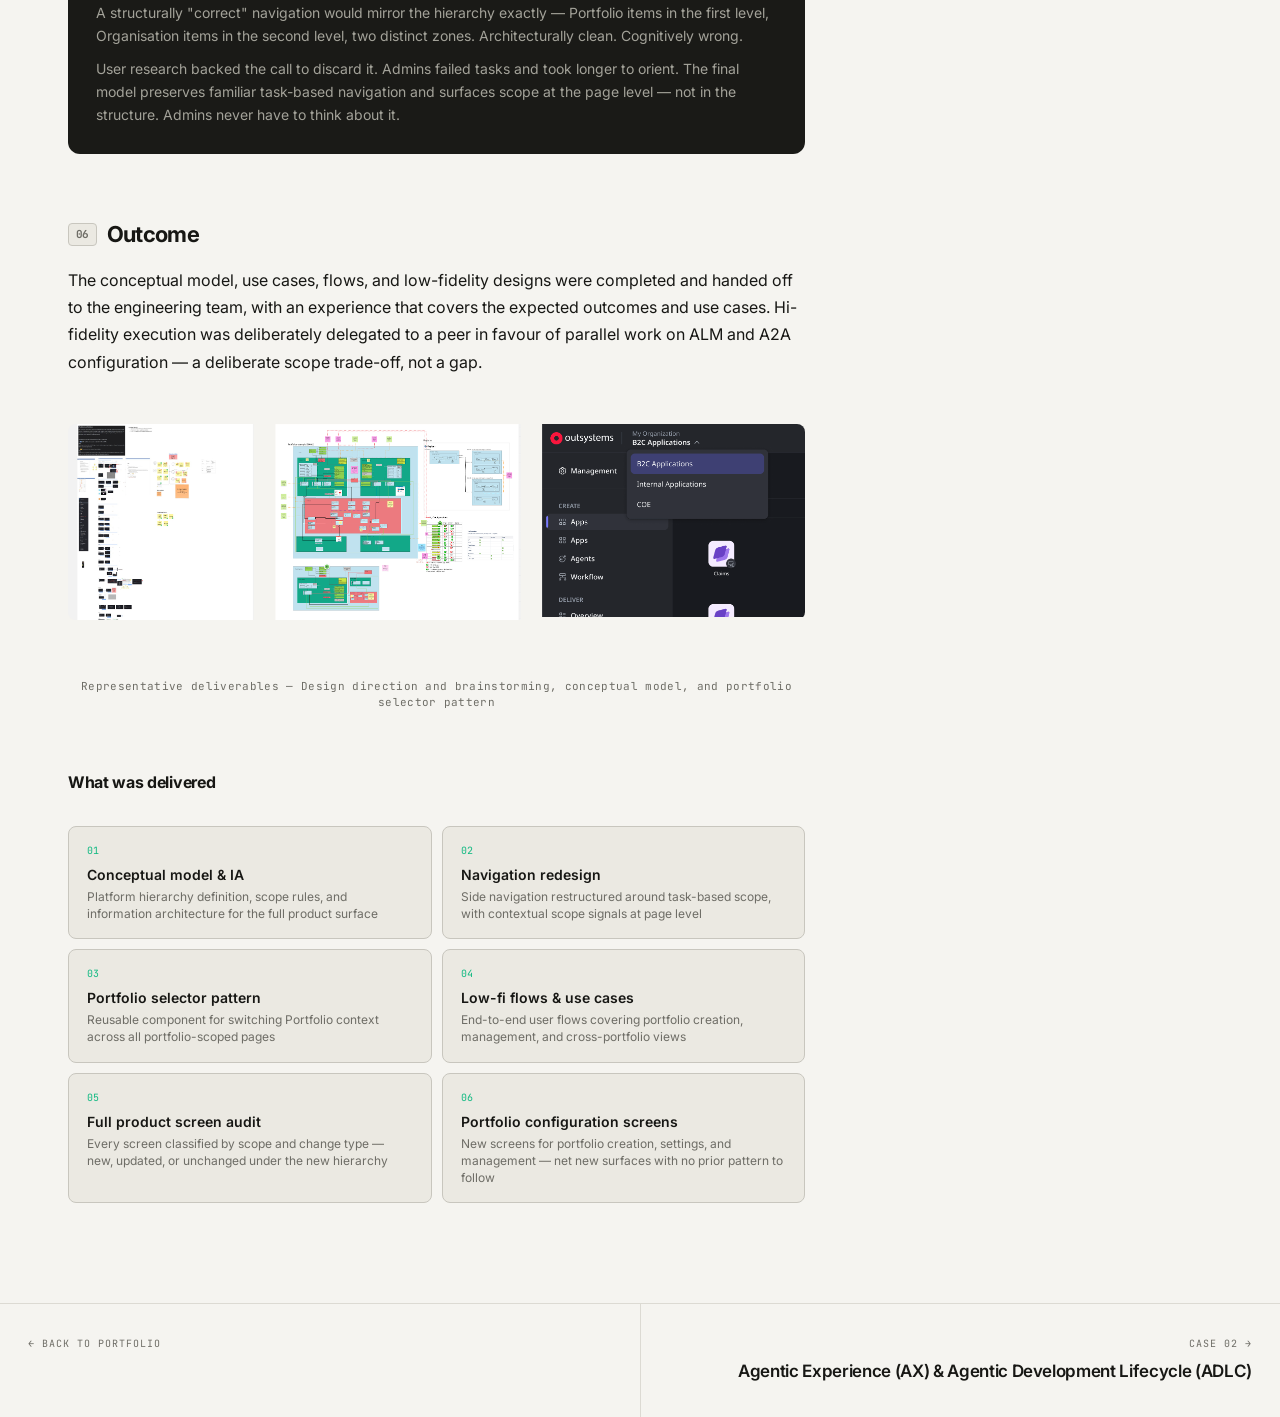
==== commit 1e737484: "Added case 2" ====
--- a/case_01.html
+++ b/case_01.html
@@ -577,8 +577,74 @@
     border-radius: 8px;
     object-fit: cover;
   }
+
+  /* LIGHTBOX OVERLAY */
+.lightbox-modal {
+  position: fixed;
+  top: 0;
+  left: 0;
+  width: 100vw;
+  height: 100vh;
+  background: rgba(17, 17, 14, 0.88);
+  backdrop-filter: blur(8px);
+  display: flex;
+  align-items: center;
+  justify-content: center;
+  z-index: 1000;
+  opacity: 0;
+  pointer-events: none;
+  transition: opacity 0.25s ease;
+}
+
+.lightbox-modal.active {
+  opacity: 1;
+  pointer-events: auto;
+}
+
+.lightbox-img {
+  max-width: 90vw;
+  max-height: 85vh;
+  border-radius: 8px;
+  box-shadow: 0 20px 40px rgba(0,0,0,0.4);
+  transform: scale(0.95);
+  transition: transform 0.25s ease;
+  object-fit: contain;
+}
+
+.lightbox-modal.active .lightbox-img {
+  transform: scale(1);
+}
+
+.lightbox-close {
+  position: absolute;
+  top: 20px;
+  right: 28px;
+  color: #fff;
+  font-size: 32px;
+  font-family: var(--font-mono);
+  cursor: pointer;
+  line-height: 1;
+  opacity: 0.7;
+  transition: opacity 0.15s;
+}
+
+.lightbox-close:hover {
+  opacity: 1;
+}
+
+/* MAKE CLICKABLE IMAGES SHOW POINTER */
+.zoomable {
+  cursor: zoom-in;
+}
 </style>
 </head>
+
+<!-- LIGHTBOX MARKUP -->
+<div id="lightbox" class="lightbox-modal">
+  <span class="lightbox-close">&times;</span>
+  <img id="lightbox-img" class="lightbox-img" src="" alt="Enlarged view">
+</div>
+
 <body>
 
 <div class="wrap">
@@ -862,5 +928,37 @@
 
 </div>
 
+<div class="case-nav">
+    <a class="case-nav-cell" href="index.html">
+      <span class="case-nav-dir">← Back to portfolio</span>
+      <span class="case-nav-title"></span>
+    </a>
+    <a class="case-nav-cell next" href="case_02.html">
+      <span class="case-nav-dir">Case 02 →</span>
+      <span class="case-nav-title">Agentic Experience (AX) & Agentic Development Lifecycle (ADLC)</span>
+    </a>
+  </div>
+
+  <script>
+  const lightbox = document.getElementById('lightbox');
+  const lightboxImg = document.getElementById('lightbox-img');
+
+  // Open modal on image click
+  document.querySelectorAll('.img-placeholder-img').forEach(img => {
+    img.classList.add('zoomable');
+    img.addEventListener('click', () => {
+      lightboxImg.src = img.src;
+      lightbox.classList.add('active');
+    });
+  });
+
+  // Close modal on click anywhere (background or close button) or pressing ESC
+  lightbox.addEventListener('click', () => lightbox.classList.remove('active'));
+  document.addEventListener('keydown', (e) => {
+    if (e.key === 'Escape') lightbox.classList.remove('active');
+  });
+</script>
+
 </body>
+
 </html>
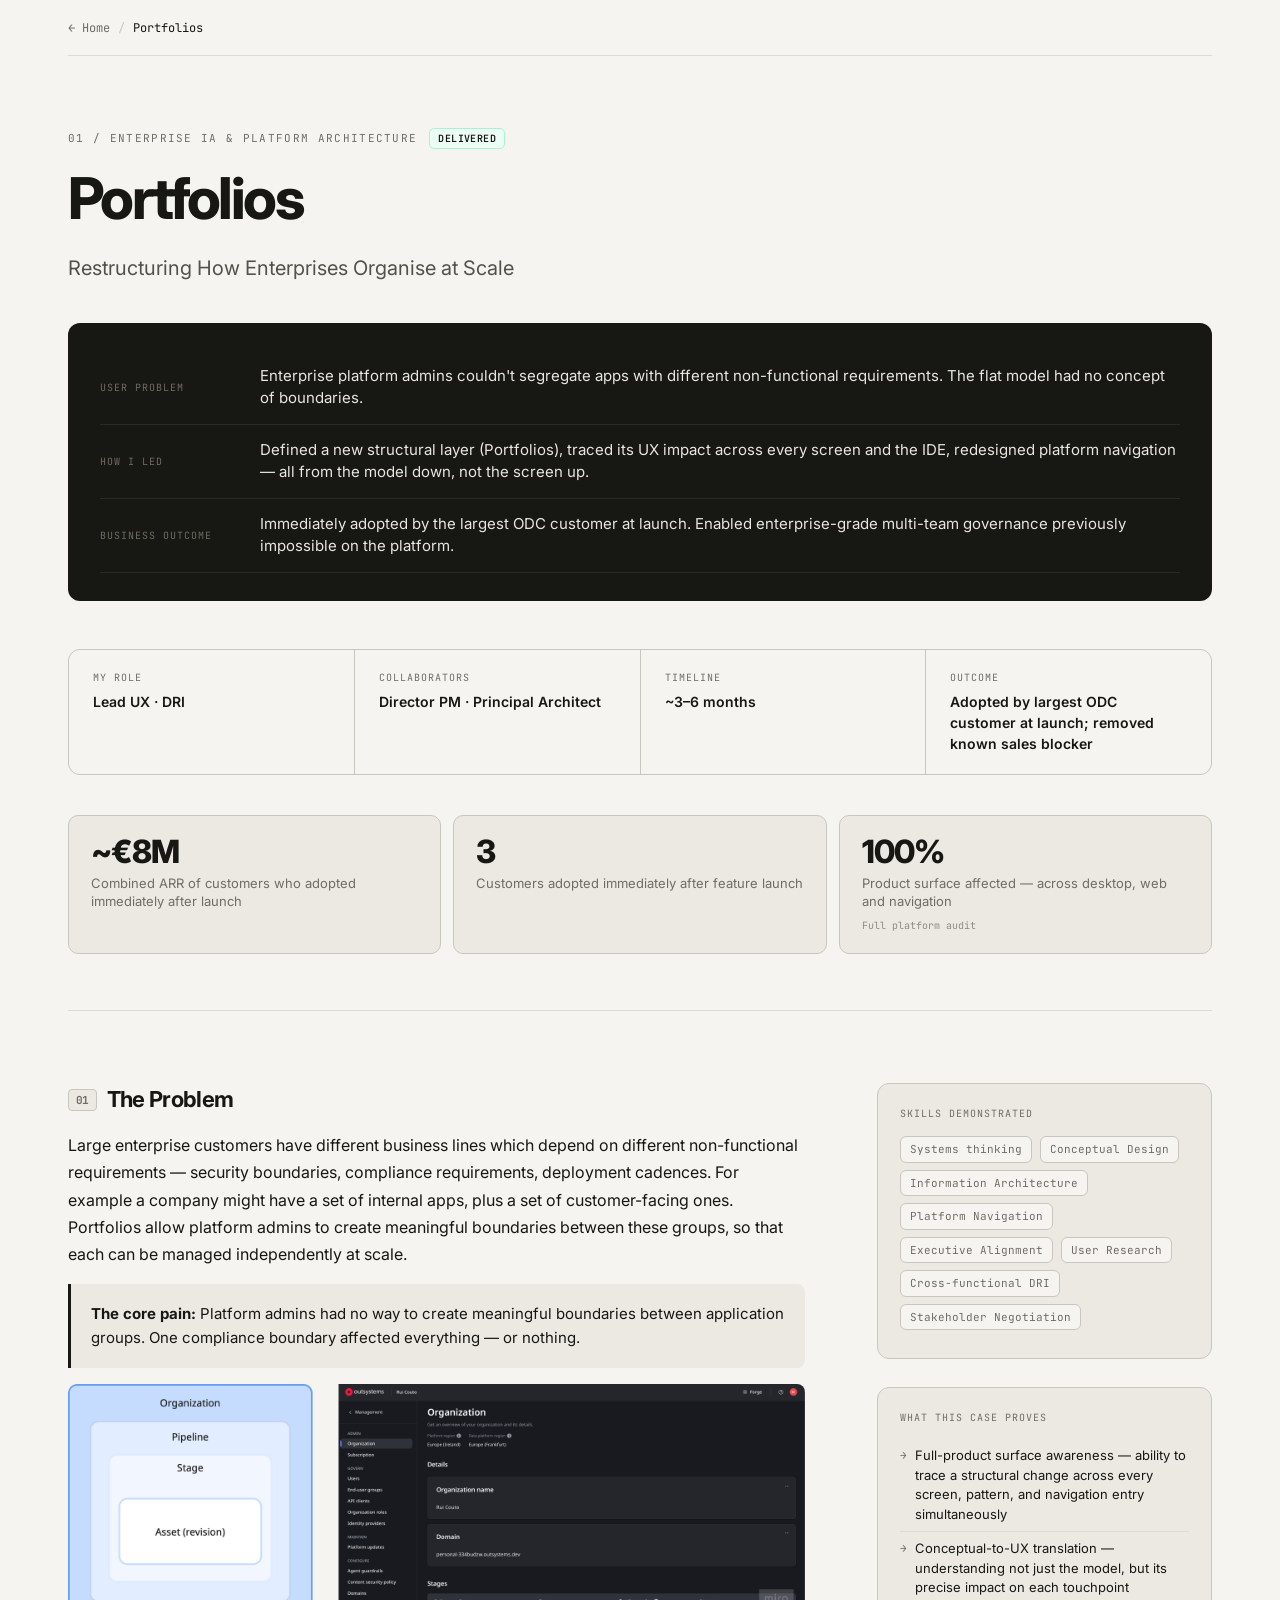
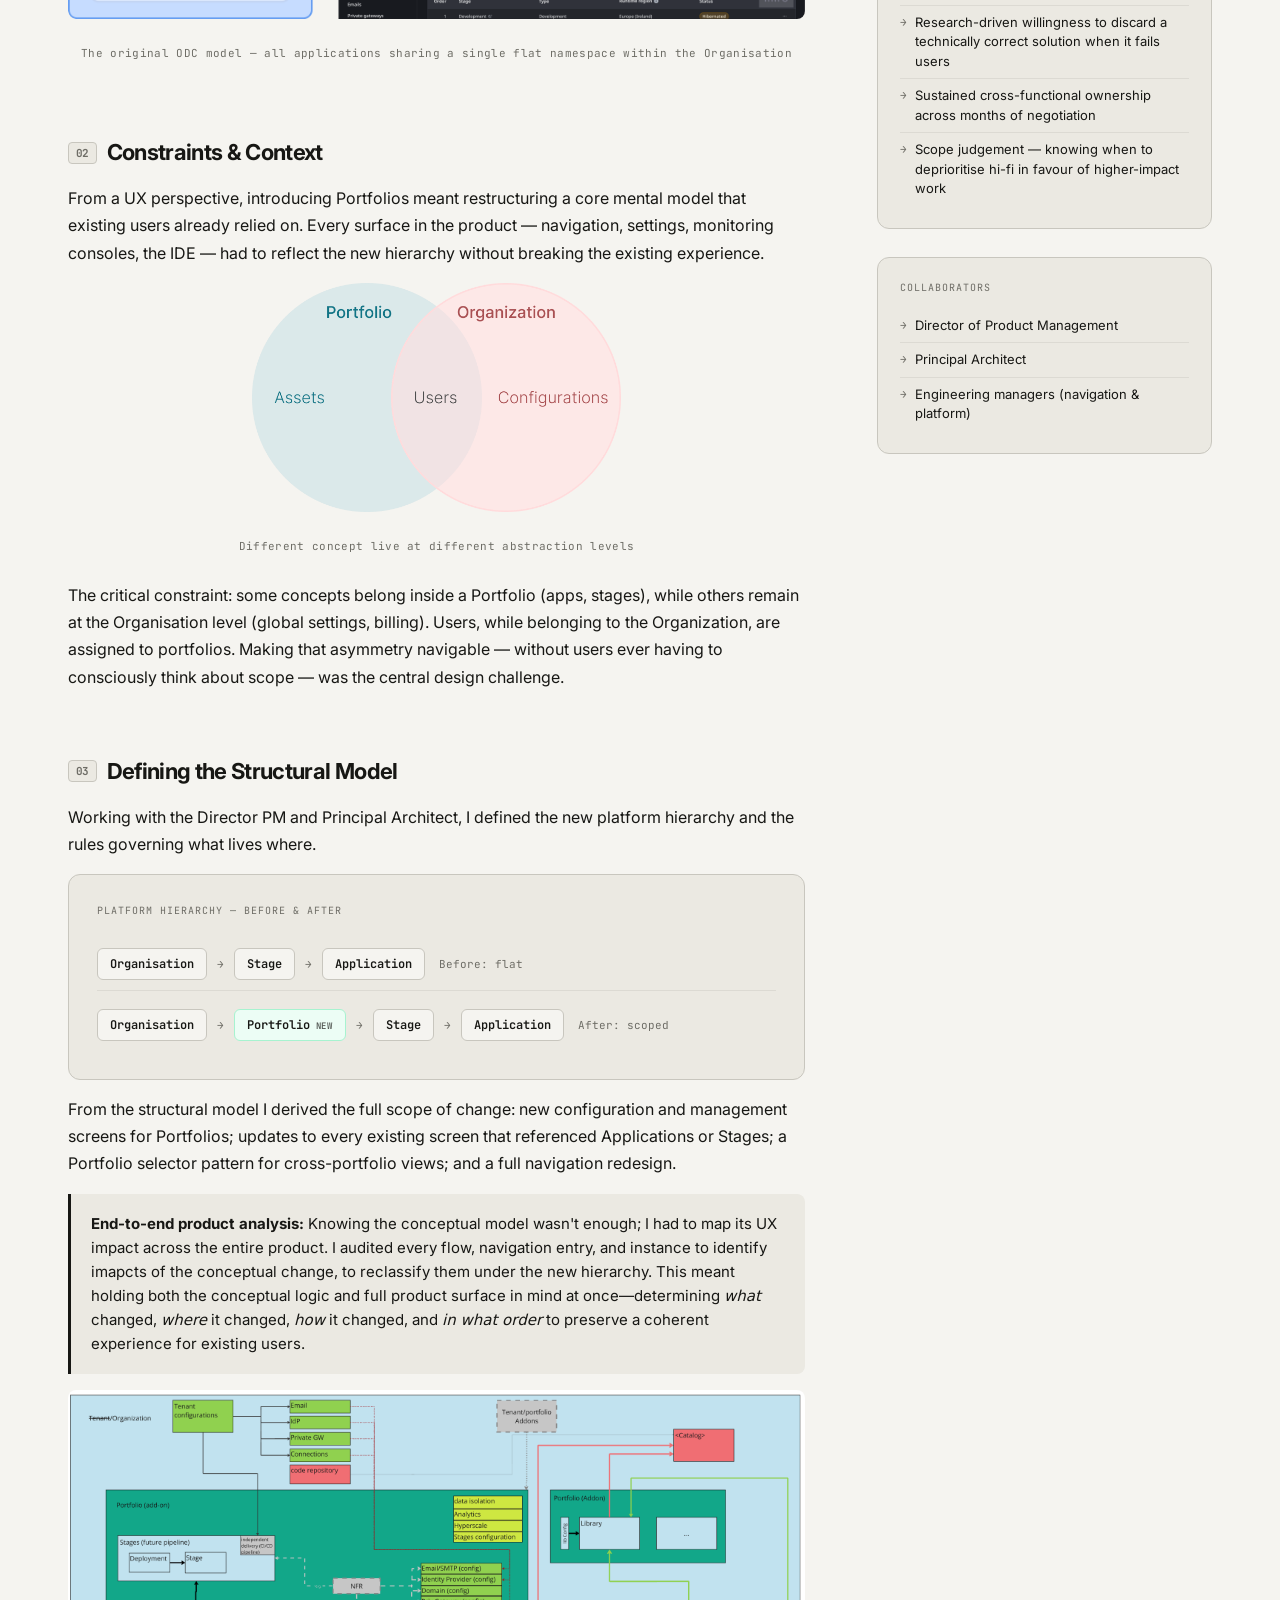
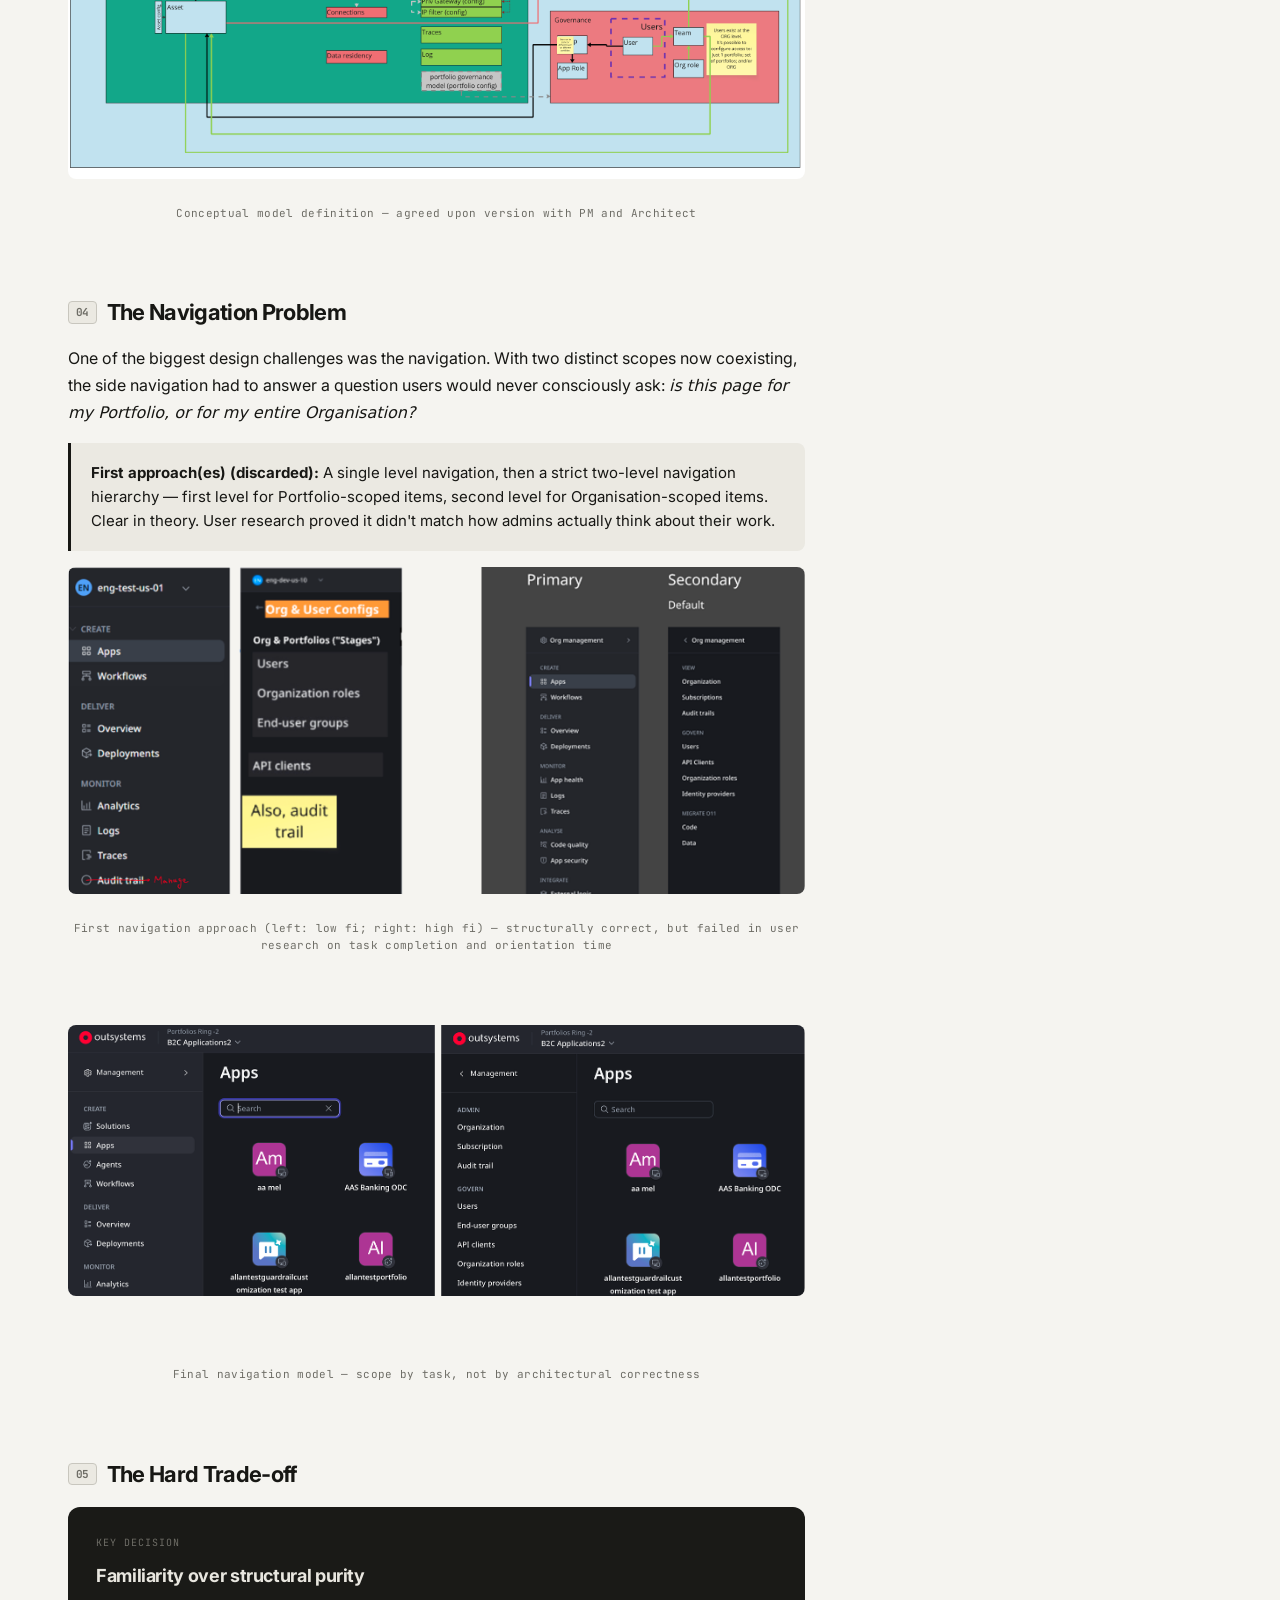
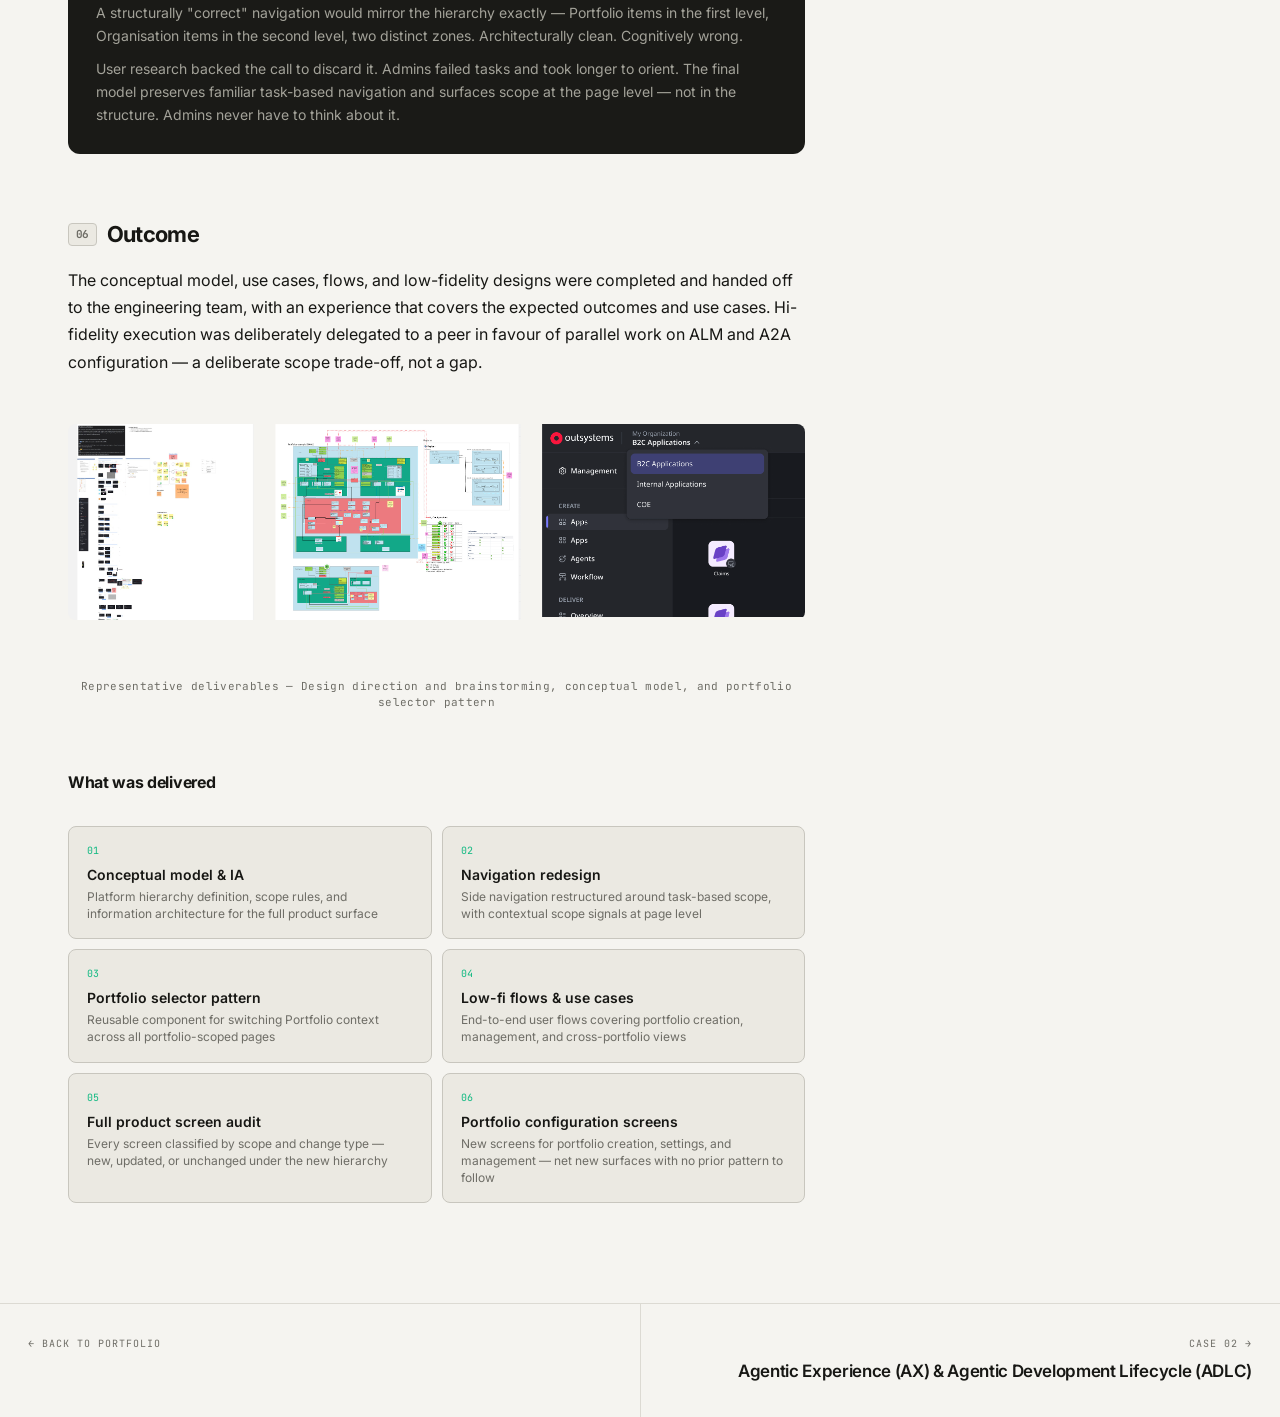
==== commit 0e341b1a: "Added case 4. Fixed navigation" ====
--- a/case_01.html
+++ b/case_01.html
@@ -653,7 +653,7 @@
   <nav>
     <a class="nav-back" href="index.html">← Home</a>
     <span class="nav-sep">/</span>
-    <span class="nav-current">Portfolios & Enterprise Abstraction</span>
+    <span class="nav-current">Portfolios</span>
   </nav>
 
   <!-- HERO -->
